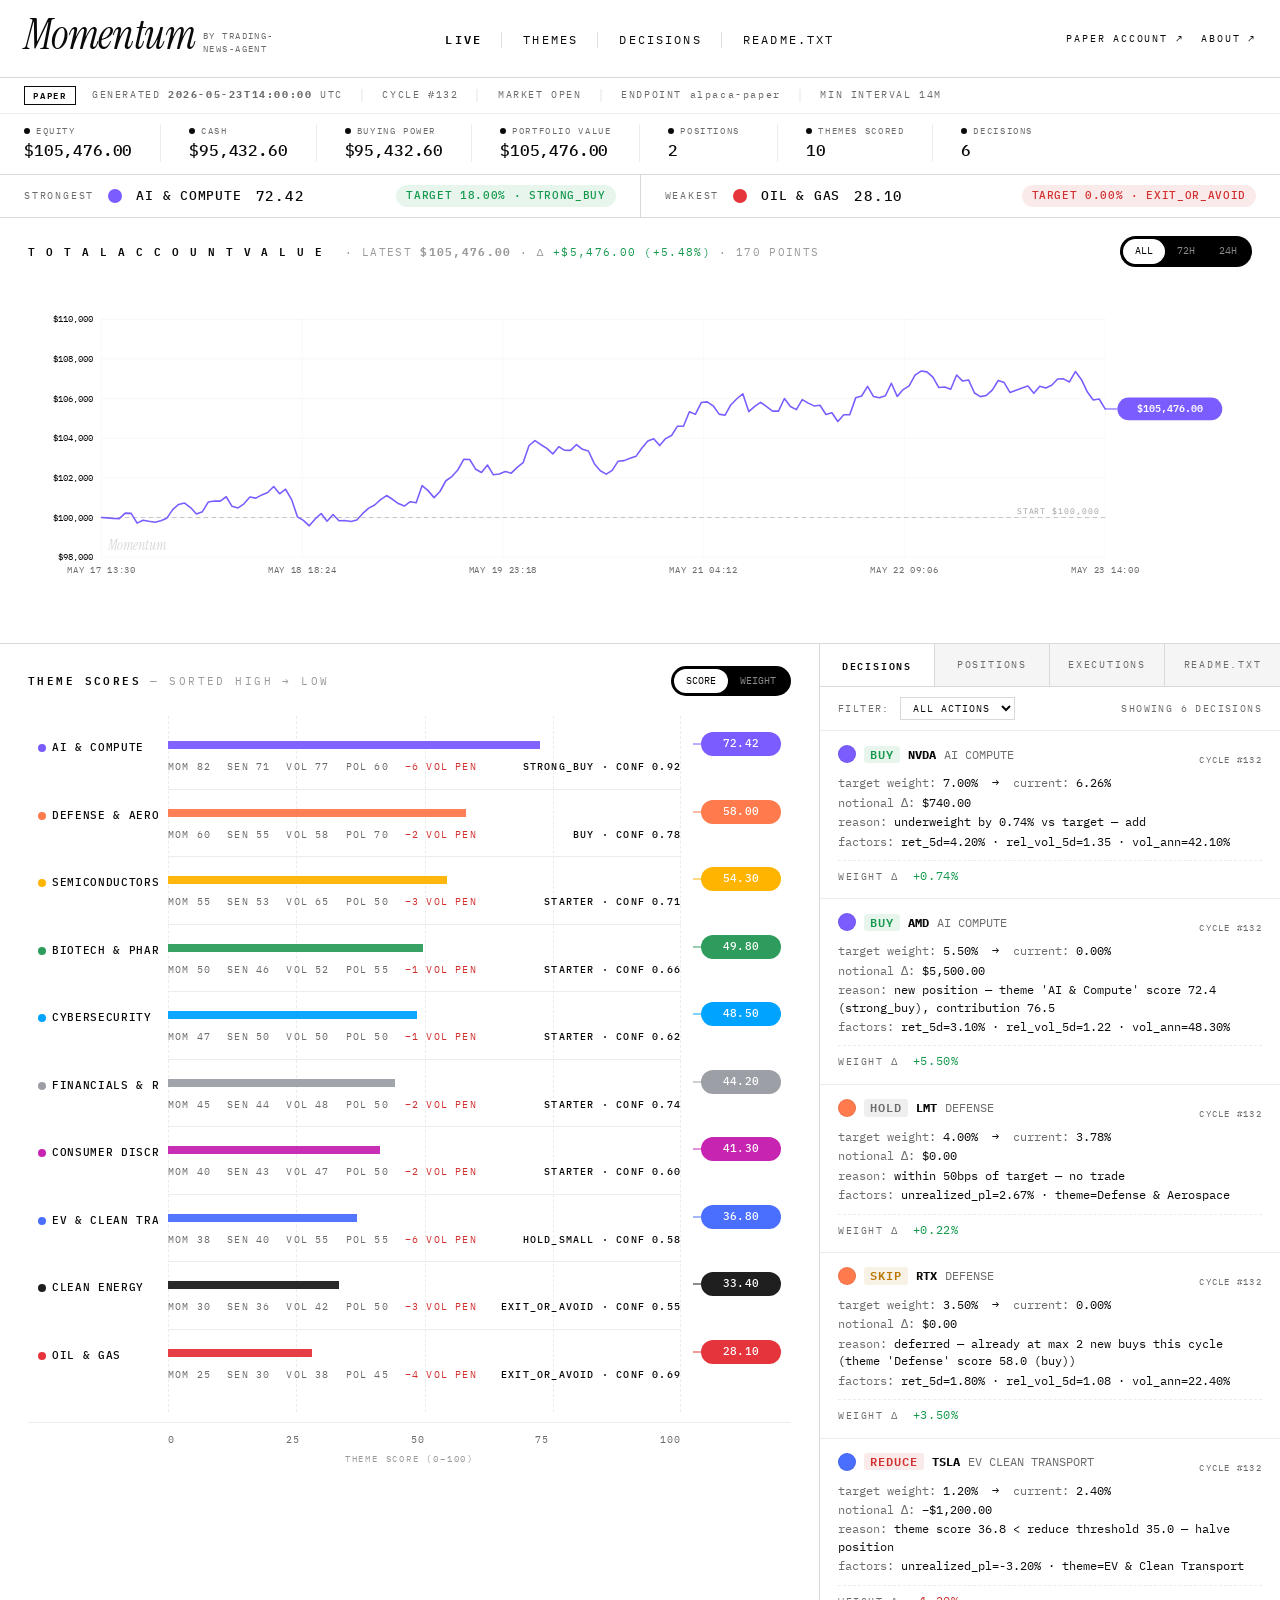
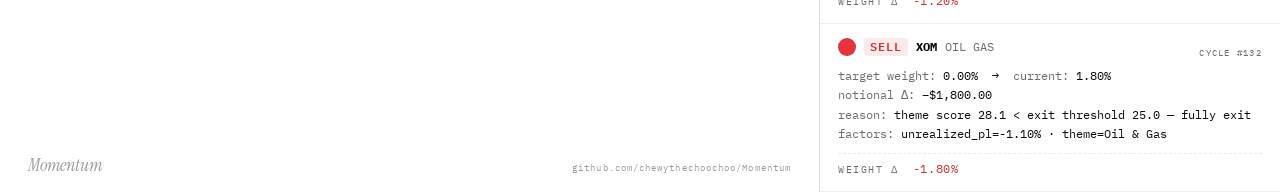
==== dashboard/index.html @ dd1ad9b4 "feat: live equity-curve chart on the dashboard front end Backend: - state.py: schema_version=2, add " ====
<!doctype html>
<html lang="en">
<head>
  <meta charset="utf-8" />
  <meta name="viewport" content="width=device-width,initial-scale=1" />
  <title>Momentum — paper-trading theme-rotation agent</title>
  <link rel="preconnect" href="https://fonts.googleapis.com">
  <link rel="preconnect" href="https://fonts.gstatic.com" crossorigin>
  <link rel="stylesheet" href="https://fonts.googleapis.com/css2?family=Instrument+Serif:ital@0;1&family=IBM+Plex+Mono:wght@300;400;500;600&display=swap">
  <link rel="stylesheet" href="styles.css">
</head>
<body>

<header class="topbar">
  <div class="brand">
    <span class="brand-word"><em>Momentum</em></span>
    <span class="brand-by">by trading-news-agent</span>
  </div>
  <nav class="nav">
    <a href="#chart" class="active">LIVE</a><span class="sep">│</span>
    <a href="#chart">THEMES</a><span class="sep">│</span>
    <a href="#feed">DECISIONS</a><span class="sep">│</span>
    <a href="https://github.com/chewythechoochoo/Momentum#readme" target="_blank" rel="noopener">README.TXT</a>
  </nav>
  <div class="topbar-right">
    <a href="https://app.alpaca.markets/paper/dashboard/overview" target="_blank" rel="noopener">PAPER ACCOUNT ↗</a>
    <a href="https://github.com/chewythechoochoo/Momentum" target="_blank" rel="noopener">ABOUT ↗</a>
  </div>
</header>

<div class="meta-strip" id="meta-strip">LOADING…</div>

<div class="ticker-row" id="ticker-row"></div>

<div class="highlight-band" id="highlight-band"></div>

<section class="equity-pane" id="equity">
  <div class="equity-header">
    <h2>T O T A L   A C C O U N T   V A L U E <span class="muted" id="equity-meta"></span></h2>
    <div class="toggle" id="equity-range">
      <button class="active" data-range="all">ALL</button>
      <button data-range="72h">72H</button>
      <button data-range="24h">24H</button>
    </div>
  </div>
  <div class="equity-chart" id="equity-chart"></div>
</section>

<main>
  <section class="chart-pane" id="chart">
    <div class="chart-header">
      <h2>THEME SCORES <span class="muted">— SORTED HIGH → LOW</span></h2>
      <div class="toggle" id="mode-toggle">
        <button class="active" data-mode="score">SCORE</button>
        <button data-mode="weight">WEIGHT</button>
      </div>
    </div>

    <div class="chart-grid" id="theme-chart">
      <div class="grid-vertical">
        <span></span><span></span><span></span><span></span>
      </div>
    </div>

    <div class="x-axis">
      <span>0</span><span>25</span><span>50</span><span>75</span><span>100</span>
    </div>
    <div class="x-axis-label" id="x-axis-label">THEME SCORE (0–100)</div>

    <div class="watermark-l">Momentum</div>
    <div class="watermark-r">github.com/chewythechoochoo/Momentum</div>
  </section>

  <aside class="feed-pane" id="feed">
    <div class="tabs" id="tabs">
      <div class="tab active" data-tab="decisions">DECISIONS</div>
      <div class="tab" data-tab="positions">POSITIONS</div>
      <div class="tab" data-tab="executions">EXECUTIONS</div>
      <div class="tab" data-tab="readme">README.TXT</div>
    </div>
    <div class="feed-filter">
      <span>FILTER:</span>
      <select id="filter-action">
        <option value="ALL">ALL ACTIONS</option>
        <option value="BUY">BUY</option>
        <option value="SELL">SELL</option>
        <option value="REDUCE">REDUCE</option>
        <option value="HOLD">HOLD</option>
        <option value="SKIP">SKIP</option>
      </select>
      <span class="feed-count" id="feed-count"></span>
    </div>
    <div class="feed-body" id="feed-body"></div>
  </aside>
</main>

<script src="app.js"></script>
</body>
</html>
---- dashboard/styles.css ----
:root {
  --bg: #ffffff;
  --ink: #0a0a0a;
  --ink-soft: #1d1d1d;
  --muted: #6b6b6b;
  --faint: #9a9a9a;
  --rule: #d9d9d9;
  --hair: #ececec;
  --red: #d23030;
  --green: #15994d;
  --amber: #b97600;
  --serif: "Instrument Serif", "Times New Roman", Georgia, serif;
  --mono: "IBM Plex Mono", ui-monospace, "JetBrains Mono", Menlo, Consolas, monospace;
}

* { box-sizing: border-box; }
html, body { margin: 0; padding: 0; background: var(--bg); color: var(--ink); }
body { font-family: var(--mono); font-size: 12px; line-height: 1.45; -webkit-font-smoothing: antialiased; }
a { color: inherit; text-decoration: none; }
a:hover { text-decoration: underline; text-underline-offset: 3px; }
button { font: inherit; color: inherit; }

/* ---------- topbar ---------- */
.topbar {
  display: grid;
  grid-template-columns: 280px 1fr 280px;
  align-items: center;
  padding: 14px 24px 12px;
  border-bottom: 1px solid var(--rule);
}
.brand { display: flex; align-items: baseline; gap: 8px; }
.brand-word {
  font-family: var(--serif);
  font-size: 42px;
  line-height: 1;
  letter-spacing: -0.015em;
}
.brand-word em { font-style: italic; }
.brand-by {
  font-family: var(--mono);
  font-size: 9px;
  letter-spacing: 0.16em;
  color: var(--muted);
  text-transform: uppercase;
  position: relative;
  top: -10px;
}
.nav {
  display: flex; justify-content: center; align-items: center; gap: 14px;
  font-size: 12px; letter-spacing: 0.18em;
}
.nav a { padding: 4px 2px; }
.nav a.active { font-weight: 600; }
.nav .sep { color: var(--rule); user-select: none; }
.topbar-right {
  display: flex; justify-content: flex-end; gap: 18px;
  font-size: 10px; letter-spacing: 0.18em;
}

/* ---------- meta strip ---------- */
.meta-strip {
  font-size: 10px; letter-spacing: 0.16em; color: var(--muted);
  padding: 8px 24px; border-bottom: 1px solid var(--hair);
  display: flex; gap: 16px; flex-wrap: wrap; align-items: center;
}
.meta-strip .dot-sep { color: var(--rule); }
.meta-strip .paper-pill {
  display: inline-block; padding: 2px 8px; border: 1px solid var(--ink);
  color: var(--ink); letter-spacing: 0.2em; font-weight: 600; font-size: 9px;
}

/* ---------- ticker ---------- */
.ticker-row {
  display: flex; gap: 28px; align-items: stretch;
  padding: 10px 24px 12px; border-bottom: 1px solid var(--rule);
  overflow-x: auto;
}
.ticker {
  display: flex; flex-direction: column; gap: 2px;
  min-width: 110px; padding-right: 28px;
  border-right: 1px solid var(--hair);
}
.ticker:last-child { border-right: 0; }
.ticker .lbl {
  font-size: 9px; letter-spacing: 0.18em; color: var(--muted);
  display: flex; align-items: center; gap: 6px;
}
.ticker .lbl::before {
  content: ""; width: 6px; height: 6px; background: var(--ink); border-radius: 50%;
}
.ticker .val { font-size: 16px; font-weight: 500; letter-spacing: -0.01em; }
.ticker .sub { font-size: 10px; color: var(--muted); letter-spacing: 0.06em; }
.ticker.pos .val { color: var(--green); }
.ticker.neg .val { color: var(--red); }

/* ---------- highlight band (STRONGEST / WEAKEST) ---------- */
.highlight-band {
  display: grid; grid-template-columns: 1fr 1fr; gap: 1px;
  background: var(--rule); border-bottom: 1px solid var(--rule);
}
.highlight {
  background: var(--bg);
  padding: 10px 24px;
  display: flex; align-items: center; gap: 14px;
  font-size: 10px; letter-spacing: 0.18em; color: var(--muted);
}
.highlight .h-dot { width: 14px; height: 14px; border-radius: 50%; display: inline-block; }
.highlight .h-name {
  font-size: 13px; color: var(--ink); letter-spacing: 0.06em; font-weight: 500;
}
.highlight .h-score { font-size: 14px; color: var(--ink); font-weight: 500; }
.highlight .h-pill {
  margin-left: auto; padding: 3px 10px; border-radius: 999px;
  font-weight: 500; font-size: 11px; letter-spacing: 0.06em;
}
.highlight.up   .h-pill { background: rgba(21,153,77,0.10); color: var(--green); }
.highlight.down .h-pill { background: rgba(210,48,48,0.10); color: var(--red); }

/* ---------- equity pane (hero line chart) ---------- */
.equity-pane {
  position: relative;
  padding: 18px 28px 26px;
  border-bottom: 1px solid var(--rule);
  background: var(--bg);
}
.equity-header {
  display: flex; justify-content: space-between; align-items: center;
  margin-bottom: 10px;
}
.equity-header h2 {
  margin: 0; font-size: 11px; font-weight: 600;
  letter-spacing: 0.18em; color: var(--ink);
}
.equity-header h2 .muted {
  font-weight: 400; color: var(--faint); letter-spacing: 0.12em;
  margin-left: 12px;
}
.equity-chart { width: 100%; height: 340px; }
.equity-chart svg { width: 100%; height: 100%; display: block; }
.equity-empty {
  height: 320px;
  display: flex; align-items: center; justify-content: center;
  font-size: 10px; letter-spacing: 0.2em; color: var(--muted);
  border: 1px dashed var(--hair);
}
.eq-grid-line { stroke: #ececec; stroke-width: 0.5; }
.eq-grid-zero { stroke: #c8c8c8; stroke-width: 0.5; }
.eq-x-tick { stroke: #f3f3f3; stroke-width: 0.5; }
.eq-y-label, .eq-x-label {
  font-family: var(--mono); font-size: 10px; fill: var(--ink);
}
.eq-x-label { fill: var(--muted); letter-spacing: 0.08em; }
.eq-baseline { stroke: #bdbdbd; stroke-width: 1; stroke-dasharray: 5 4; }
.eq-baseline-label { font-family: var(--mono); font-size: 9px; fill: var(--faint); letter-spacing: 0.12em; }
.eq-line { fill: none; stroke-width: 1.8; stroke-linejoin: round; stroke-linecap: round; }
.eq-pill { fill-opacity: 1; }
.eq-pill-text { fill: white; font-family: var(--mono); font-size: 11px; font-weight: 600; }
.eq-pill-connector { stroke-width: 1.3; }
.eq-watermark {
  font-family: var(--serif); font-style: italic;
  font-size: 16px; fill: #d8d8d8;
}

/* ---------- main split ---------- */
main {
  display: grid;
  grid-template-columns: minmax(0, 1fr) 460px;
  min-height: calc(100vh - 240px);
}

/* ---------- chart pane ---------- */
.chart-pane {
  position: relative;
  padding: 22px 28px 60px;
  border-right: 1px solid var(--rule);
}
.chart-header {
  display: flex; justify-content: space-between; align-items: center;
  margin-bottom: 20px;
}
.chart-header h2 {
  margin: 0; font-size: 11px; font-weight: 600; letter-spacing: 0.22em;
}
.chart-header .muted { color: var(--faint); font-weight: 400; }
.toggle {
  display: inline-flex; background: #000; color: #fff;
  border-radius: 999px; padding: 3px;
  font-size: 10px; letter-spacing: 0.14em;
}
.toggle button {
  background: transparent; color: #8a8a8a; border: 0;
  padding: 5px 12px; border-radius: 999px; cursor: pointer;
}
.toggle button.active { background: #fff; color: #000; }

.chart-grid {
  position: relative;
  padding: 6px 110px 16px 140px;
}
.grid-vertical {
  position: absolute; top: 0; bottom: 0;
  left: 140px; right: 110px;
  display: grid; grid-template-columns: repeat(4, 1fr);
  pointer-events: none;
}
.grid-vertical span {
  border-left: 1px dashed var(--hair);
}
.grid-vertical span:last-child { border-right: 1px dashed var(--hair); }

.theme-row {
  position: relative;
  padding: 16px 0 14px;
  border-bottom: 1px solid var(--hair);
}
.theme-row:last-child { border-bottom: 0; }
.row-label {
  position: absolute; left: -130px; top: 18px; width: 120px;
  font-size: 11px; letter-spacing: 0.06em; font-weight: 500;
  display: flex; align-items: center; gap: 6px;
  white-space: nowrap; overflow: hidden; text-overflow: ellipsis;
}
.row-label .dot {
  width: 8px; height: 8px; border-radius: 50%;
  background: var(--themecolor, #000); flex: 0 0 auto;
}
.track {
  position: relative; height: 14px; width: 100%;
}
.track .bar {
  position: absolute; left: 0; top: 3px; height: 8px;
  background: var(--themecolor, #000); opacity: 0.95;
  transition: width 0.3s ease;
}
.row-pill {
  position: absolute; right: -100px; top: 10px;
  display: inline-flex; align-items: center; gap: 6px;
  background: var(--themecolor, #000); color: #fff;
  padding: 4px 10px; border-radius: 999px;
  font-size: 11px; font-weight: 500; letter-spacing: 0.02em;
  min-width: 80px; justify-content: center;
  white-space: nowrap;
}
.row-pill::before {
  content: ""; position: absolute; left: -8px; top: 50%;
  width: 8px; height: 1px; background: var(--themecolor, #000);
  transform: translateY(-50%);
}
.row-components {
  margin-top: 8px;
  display: flex; gap: 16px; flex-wrap: wrap;
  font-size: 10px; letter-spacing: 0.12em; color: var(--muted);
}
.row-components .vp { color: var(--red); }
.row-components .band {
  margin-left: auto; color: var(--ink); font-weight: 500;
}

.x-axis {
  display: flex; justify-content: space-between;
  font-size: 10px; color: var(--muted); letter-spacing: 0.1em;
  padding: 10px 110px 0 140px;
  border-top: 1px solid var(--hair);
  margin-top: 10px;
}
.x-axis-label {
  text-align: center; font-size: 9px; color: var(--faint);
  letter-spacing: 0.2em; margin-top: 4px;
}

.watermark-l {
  position: absolute; bottom: 14px; left: 28px;
  font-family: var(--serif); font-style: italic;
  font-size: 18px; color: var(--faint);
}
.watermark-r {
  position: absolute; bottom: 18px; right: 28px;
  font-size: 9px; color: var(--faint); letter-spacing: 0.12em;
}

/* ---------- feed pane ---------- */
.feed-pane { display: flex; flex-direction: column; min-height: 0; }
.tabs {
  display: grid; grid-template-columns: repeat(4, 1fr);
  border-bottom: 1px solid var(--rule);
}
.tab {
  padding: 14px 8px;
  font-size: 10px; letter-spacing: 0.18em;
  text-align: center; background: #f5f5f5; color: var(--muted);
  cursor: pointer; user-select: none;
  border-right: 1px solid var(--rule);
}
.tab:last-child { border-right: 0; }
.tab:hover { color: var(--ink); }
.tab.active {
  background: var(--bg); color: var(--ink); font-weight: 600;
}

.feed-filter {
  display: flex; align-items: center; gap: 10px;
  padding: 10px 18px; border-bottom: 1px solid var(--hair);
  font-size: 10px; letter-spacing: 0.14em; color: var(--muted);
}
.feed-filter select {
  font: inherit; color: var(--ink);
  background: var(--bg);
  border: 1px solid var(--rule);
  padding: 3px 8px;
  letter-spacing: 0.1em;
}
.feed-count { margin-left: auto; }

.feed-body { flex: 1; overflow-y: auto; }
.feed-card {
  padding: 14px 18px; border-bottom: 1px solid var(--hair);
}
.feed-card:hover { background: #fafafa; }
.feed-card .head {
  display: flex; justify-content: space-between; align-items: baseline;
  gap: 12px; margin-bottom: 8px;
}
.feed-card .head .who {
  display: inline-flex; align-items: center; gap: 8px;
  font-size: 12px;
}
.feed-card .head .who .who-dot {
  width: 18px; height: 18px; border-radius: 50%;
  background: var(--themecolor, #0a0a0a);
  border: 1px solid rgba(0,0,0,0.08);
}
.feed-card .head time {
  color: var(--muted); font-size: 9px; letter-spacing: 0.14em;
  white-space: nowrap;
}
.action-tag {
  display: inline-block; font-weight: 600;
  padding: 0 6px; border-radius: 3px; letter-spacing: 0.08em;
}
.action-tag.BUY { color: var(--green); background: rgba(21,153,77,0.10); }
.action-tag.SELL,
.action-tag.REDUCE { color: var(--red); background: rgba(210,48,48,0.10); }
.action-tag.HOLD { color: var(--muted); background: #efefef; }
.action-tag.SKIP { color: var(--amber); background: rgba(185,118,0,0.10); }

.kv { display: block; margin: 2px 0; font-size: 12px; }
.kv .k { color: var(--muted); }
.kv .v { color: var(--ink); }
.kv .num { font-variant-numeric: tabular-nums; }

.delta-line {
  margin-top: 10px; padding-top: 6px;
  border-top: 1px dashed var(--hair);
  font-size: 12px; letter-spacing: 0.06em;
}
.delta-line.pos { color: var(--green); }
.delta-line.neg { color: var(--red); }
.delta-line .label { color: var(--muted); letter-spacing: 0.16em; margin-right: 6px; font-size: 10px; }

.readme-card {
  padding: 18px 22px;
  font-size: 11px; line-height: 1.65;
  white-space: pre-wrap; color: var(--ink);
}
.readme-card .prompt { color: var(--green); }

/* ---------- responsive ---------- */
@media (max-width: 1100px) {
  main { grid-template-columns: 1fr; }
  .chart-pane { border-right: 0; border-bottom: 1px solid var(--rule); padding-bottom: 80px; }
}
@media (max-width: 720px) {
  .topbar { grid-template-columns: 1fr; gap: 10px; padding: 12px 16px; }
  .nav { justify-content: flex-start; flex-wrap: wrap; gap: 10px; }
  .topbar-right { justify-content: flex-start; }
  .brand-word { font-size: 34px; }
  .meta-strip, .ticker-row, .highlight, .chart-pane, .feed-card, .feed-filter, .tabs { padding-left: 16px; padding-right: 16px; }
  .chart-grid { padding-left: 110px; }
  .grid-vertical { left: 110px; }
  .row-label { left: -100px; width: 95px; font-size: 10px; }
  .row-pill { right: -85px; min-width: 70px; }
  .x-axis { padding-left: 110px; padding-right: 100px; }
}
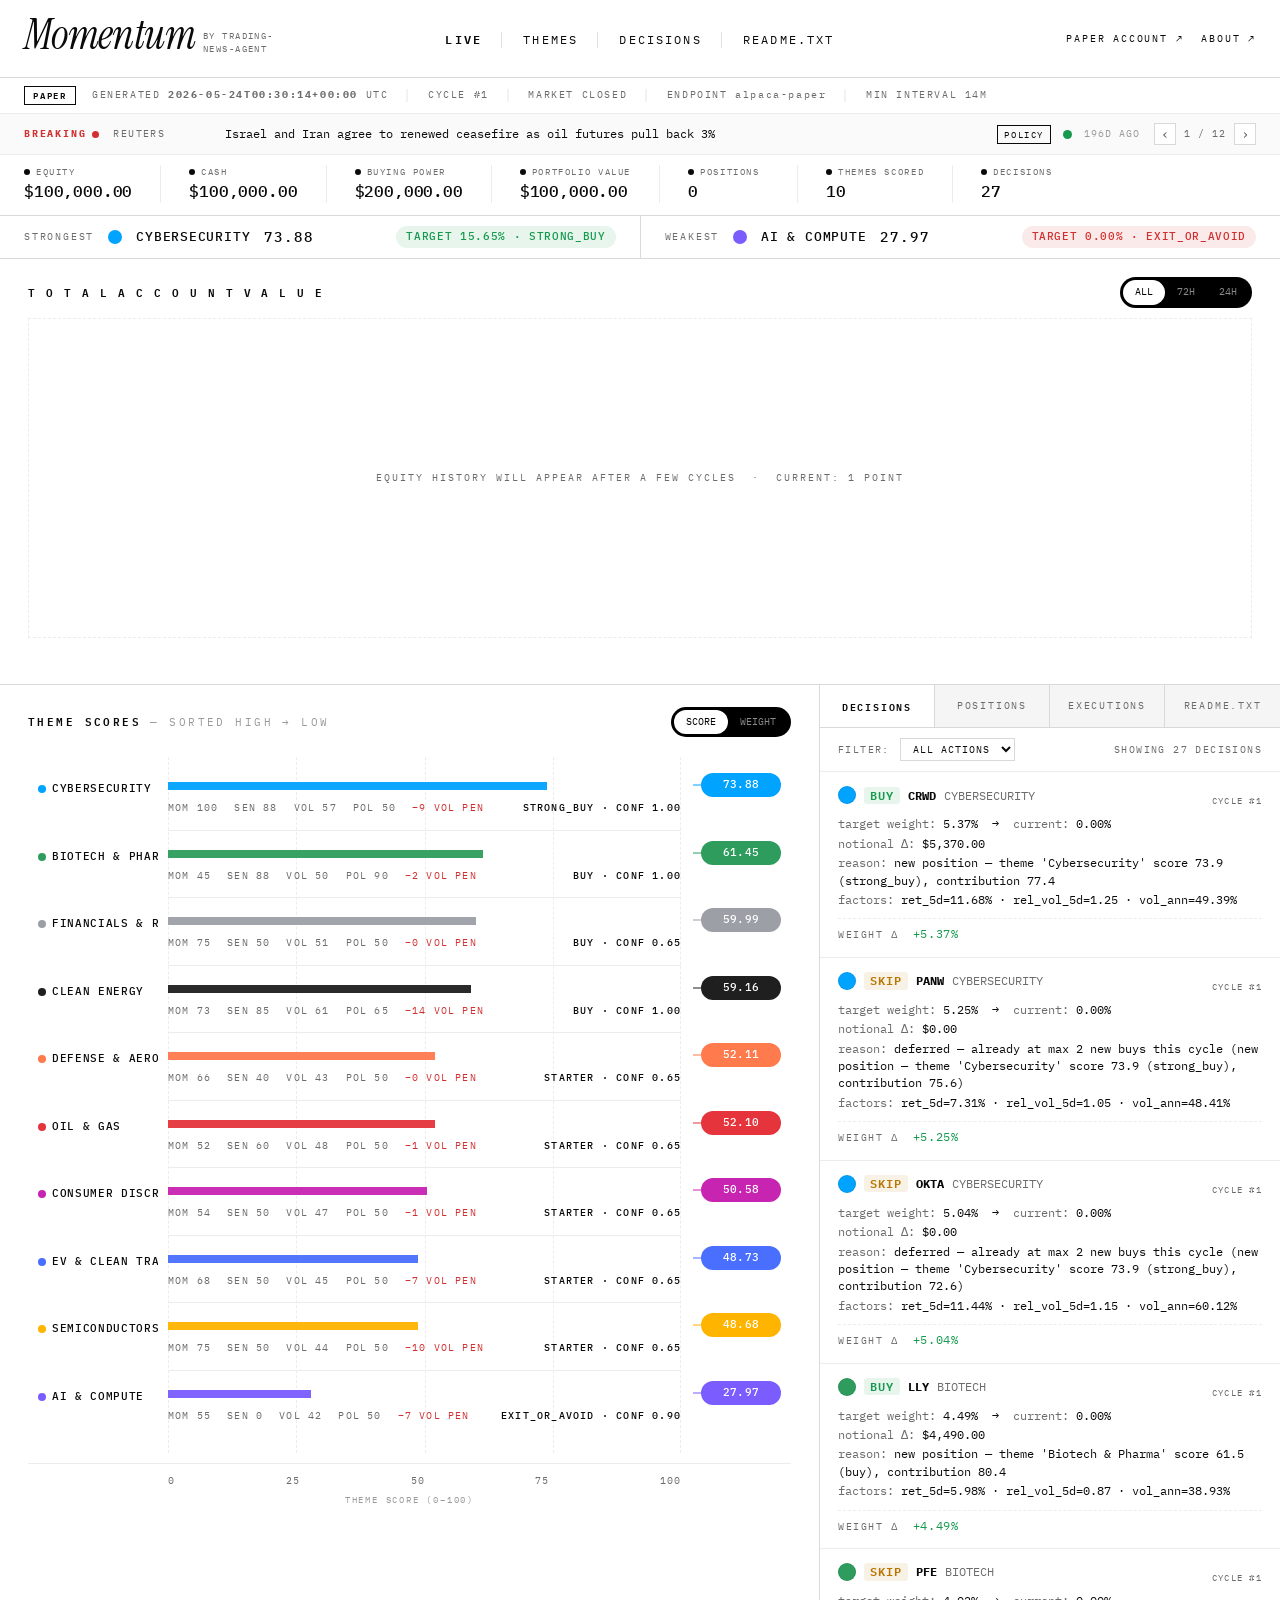
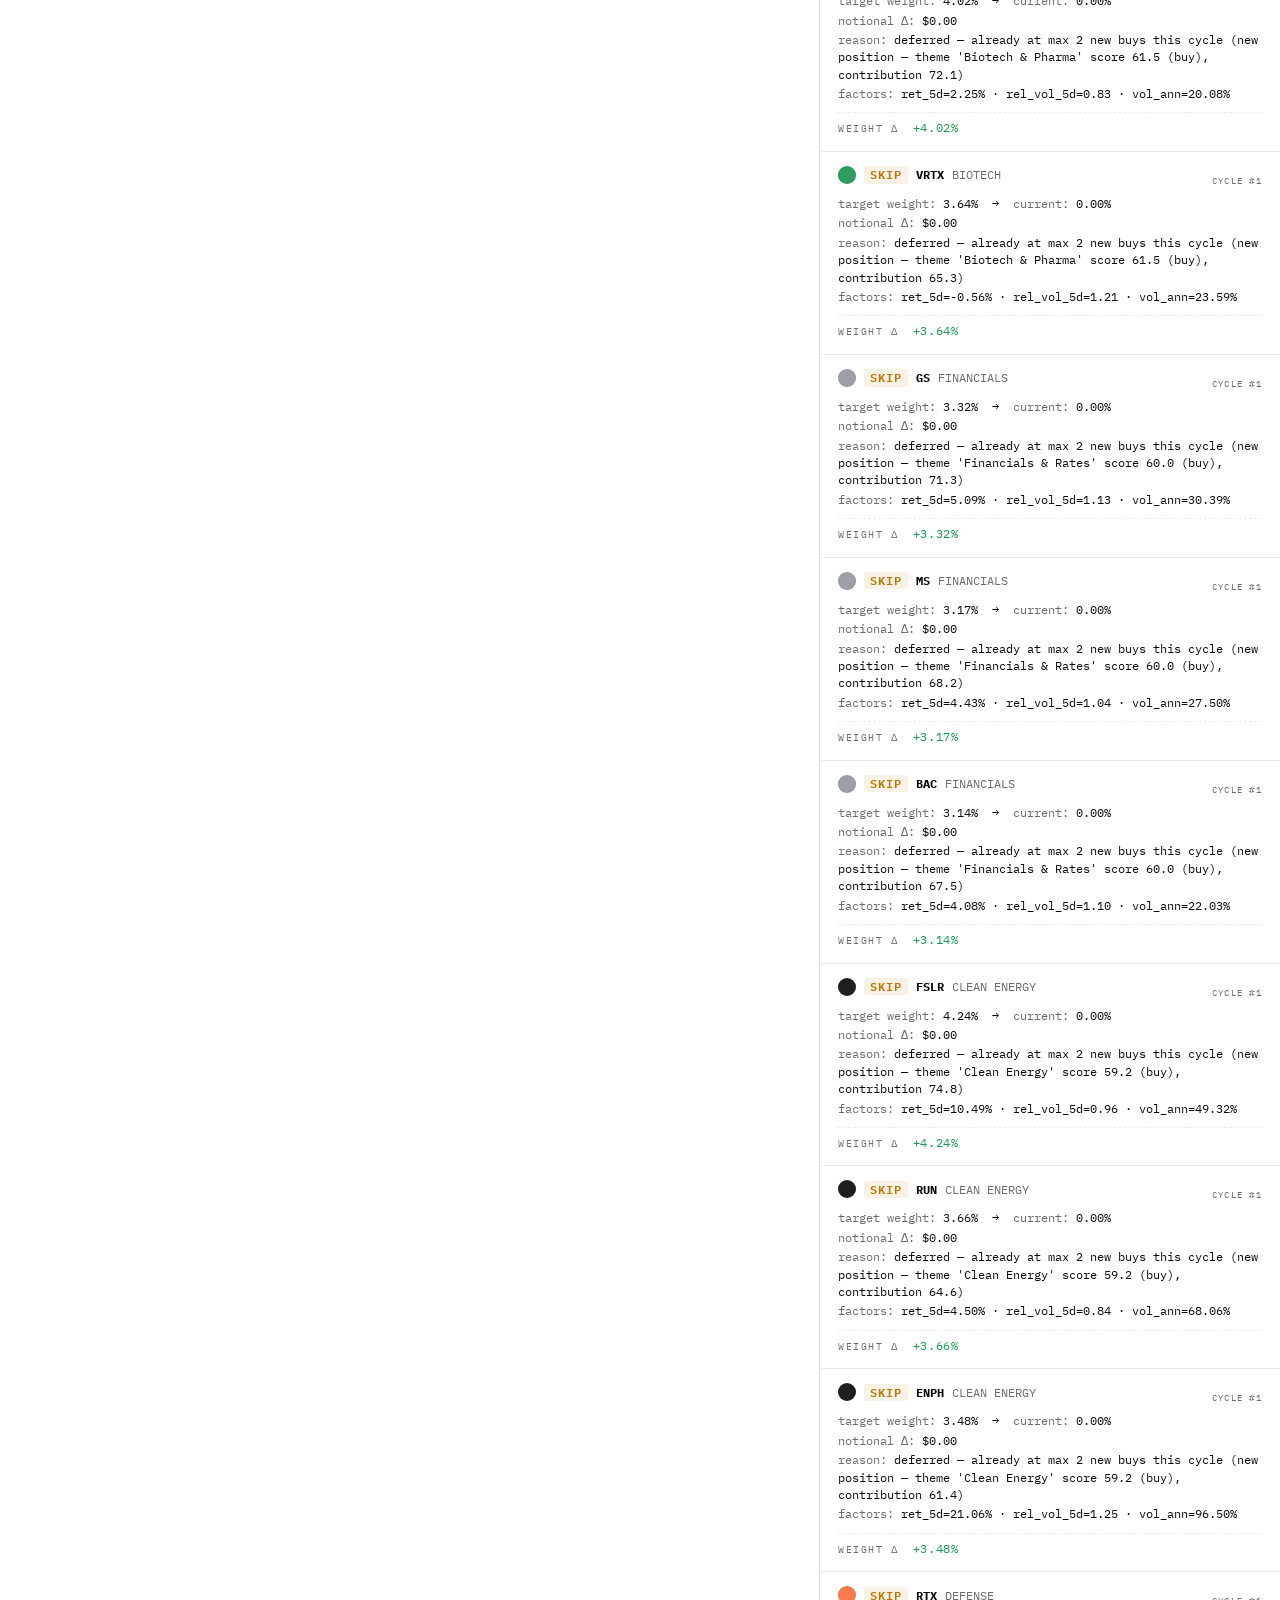
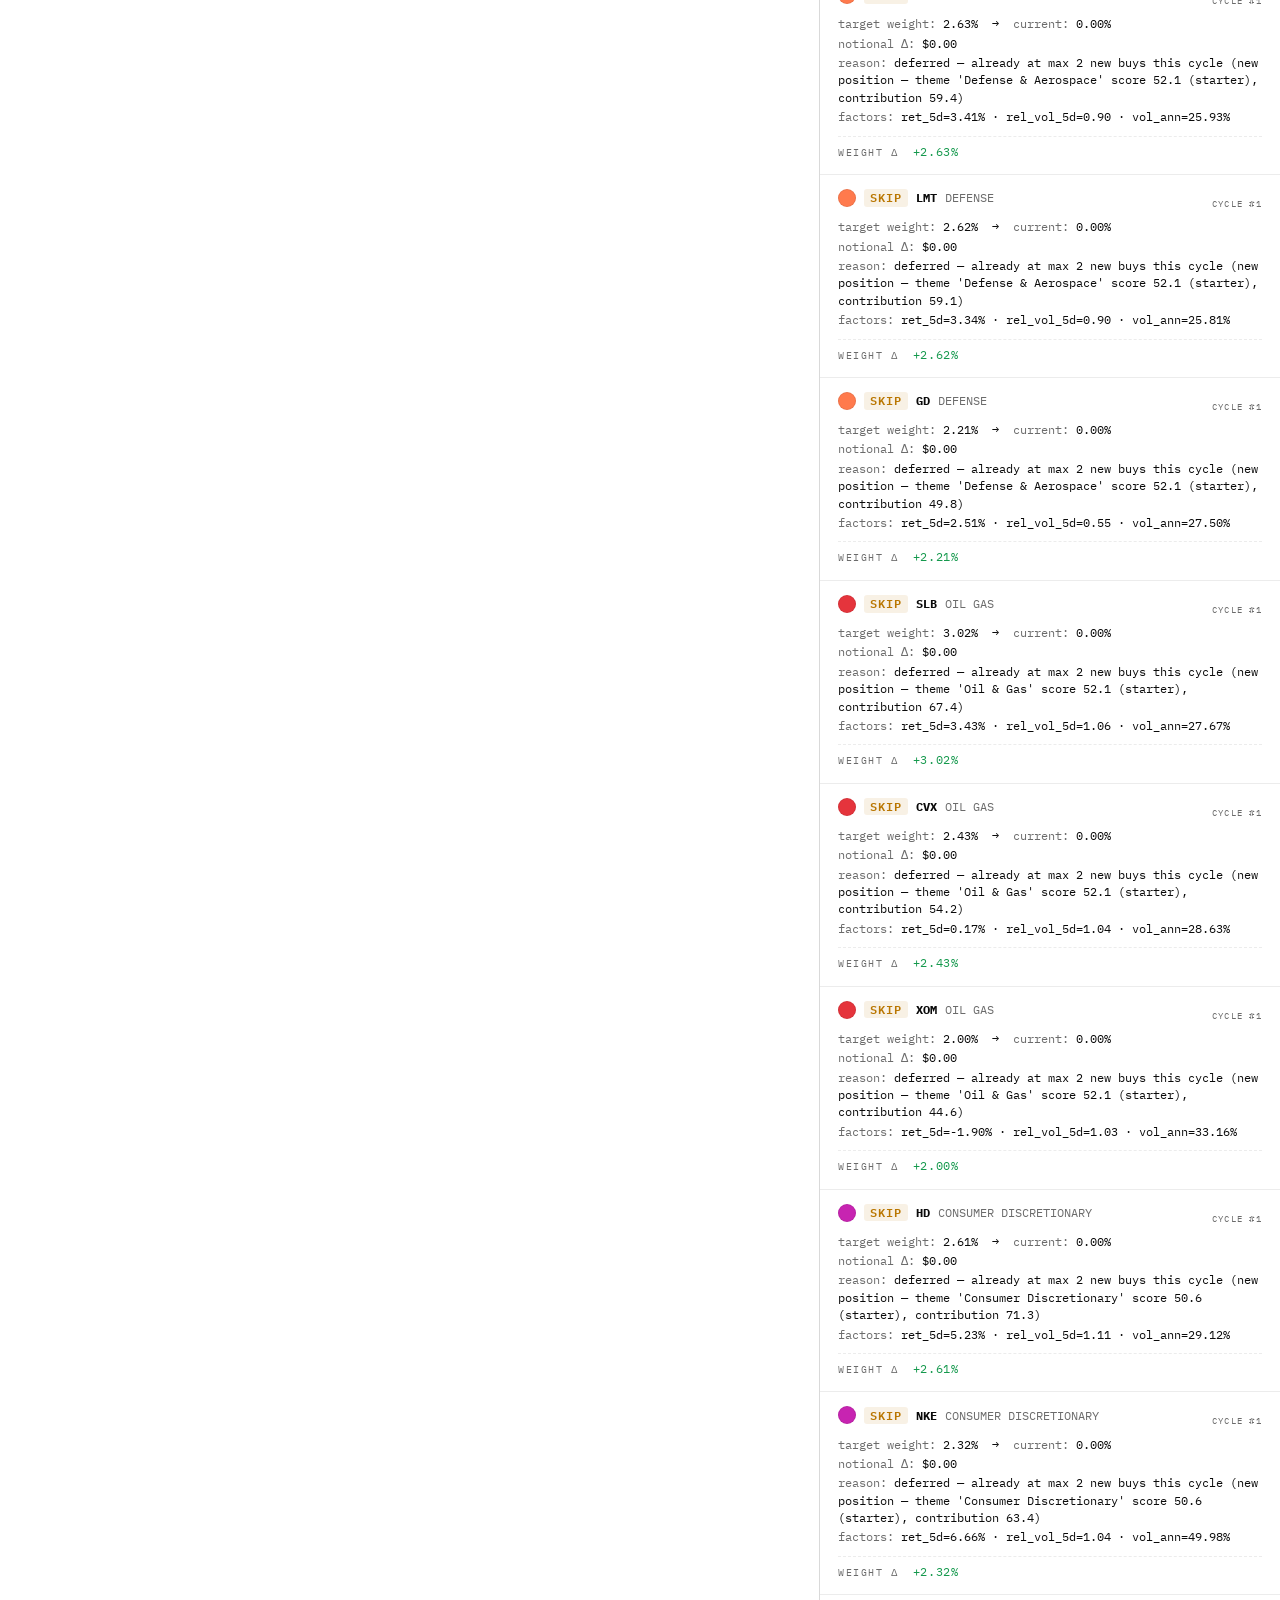
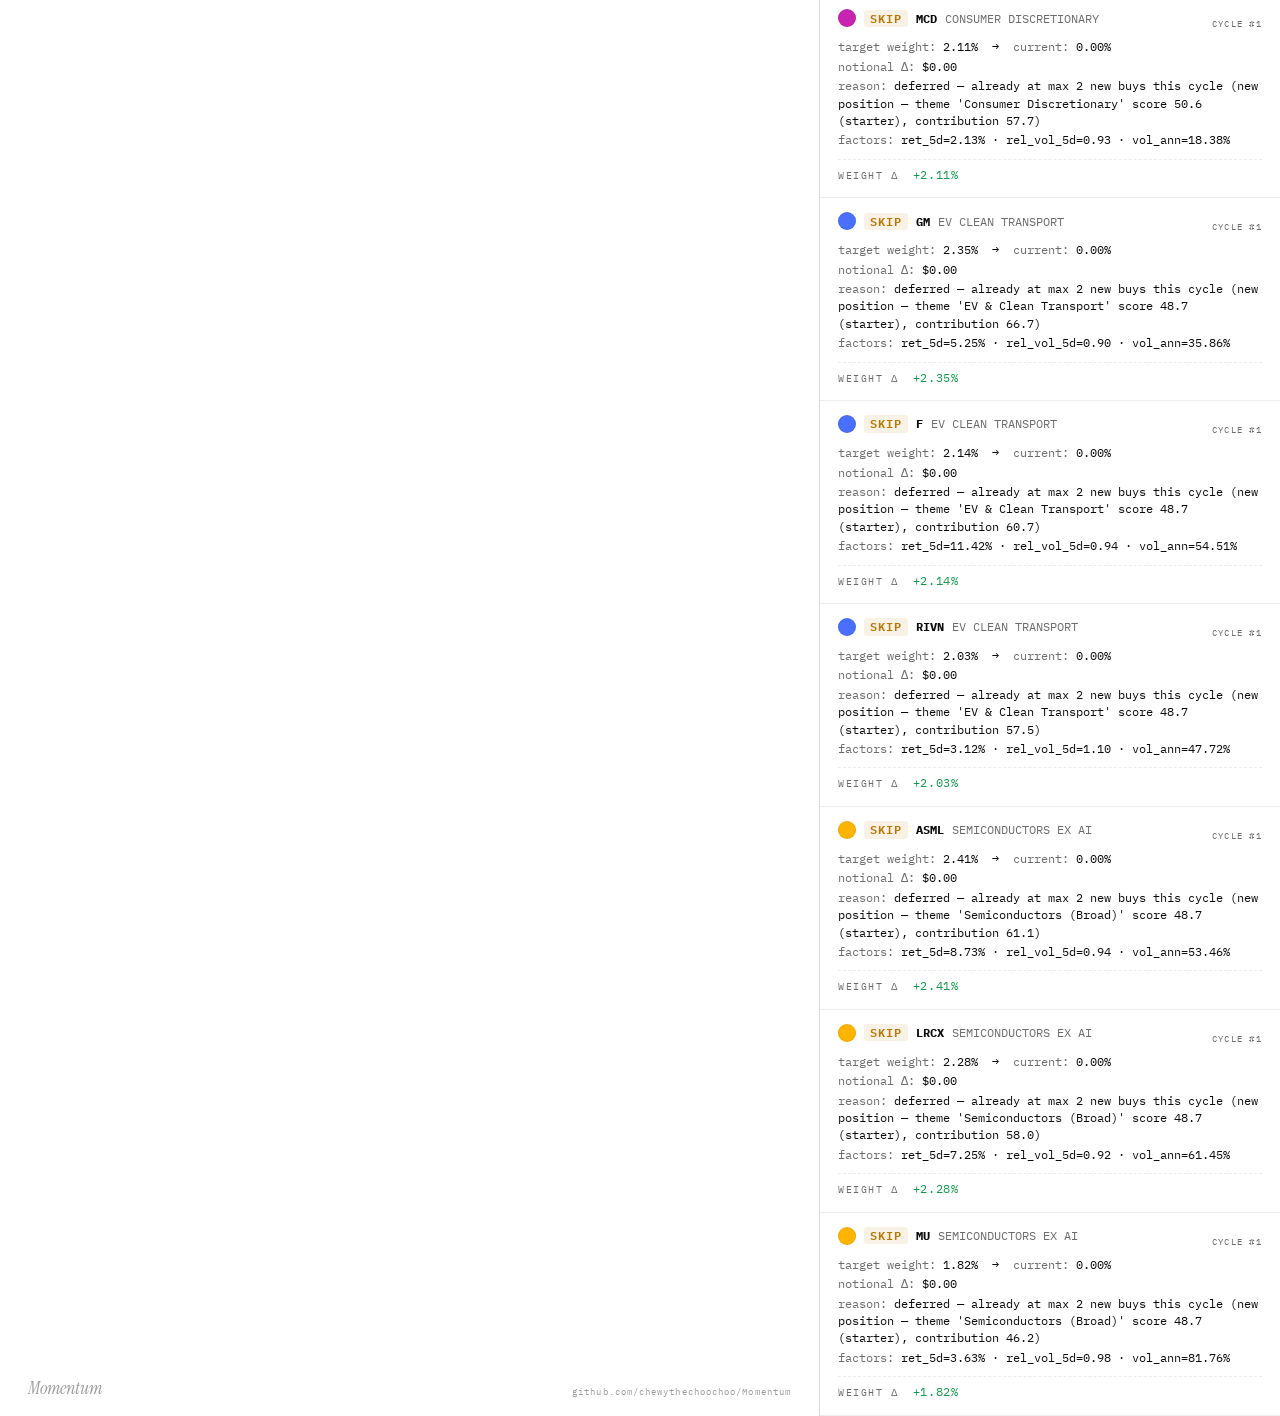
==== commit 5e088284: "feat: rotating breaking-news strip + trimmed READMEs News pipeline (server-side, no API keys): - src" ====
--- a/dashboard/index.html
+++ b/dashboard/index.html
@@ -29,6 +29,22 @@
 </header>
 
 <div class="meta-strip" id="meta-strip">LOADING…</div>
+
+<div class="news-strip" id="news-strip" hidden>
+  <span class="news-label">BREAKING<span class="news-pulse"></span></span>
+  <a class="news-link" id="news-link" href="#" target="_blank" rel="noopener">
+    <span class="news-source" id="news-source"></span>
+    <span class="news-headline" id="news-headline"></span>
+    <span class="news-policy" id="news-policy" hidden>POLICY</span>
+    <span class="news-sentiment" id="news-sentiment"></span>
+    <span class="news-time" id="news-time"></span>
+  </a>
+  <div class="news-controls">
+    <button id="news-prev" title="Previous headline">‹</button>
+    <span class="news-counter" id="news-counter">0 / 0</span>
+    <button id="news-next" title="Next headline">›</button>
+  </div>
+</div>
 
 <div class="ticker-row" id="ticker-row"></div>
 
--- a/dashboard/styles.css
+++ b/dashboard/styles.css
@@ -69,6 +69,87 @@
   color: var(--ink); letter-spacing: 0.2em; font-weight: 600; font-size: 9px;
 }
 
+/* ---------- breaking news strip ---------- */
+.news-strip {
+  display: flex; align-items: center; gap: 14px;
+  padding: 9px 24px;
+  background: #fafafa;
+  border-bottom: 1px solid var(--hair);
+  font-size: 11.5px;
+  min-height: 36px;
+}
+.news-strip[hidden] { display: none; }
+.news-label {
+  color: var(--red);
+  font-weight: 700;
+  letter-spacing: 0.18em;
+  font-size: 10px;
+  display: inline-flex; align-items: center; gap: 6px;
+  flex: 0 0 auto;
+}
+.news-pulse {
+  display: inline-block; width: 7px; height: 7px; border-radius: 50%;
+  background: var(--red);
+  animation: news-pulse 1.4s ease-in-out infinite;
+}
+@keyframes news-pulse {
+  0%, 100% { transform: scale(1);   opacity: 1;   }
+  50%      { transform: scale(1.4); opacity: 0.4; }
+}
+.news-link {
+  flex: 1; min-width: 0;
+  display: flex; align-items: center; gap: 12px;
+  overflow: hidden;
+  transition: opacity 0.35s ease;
+  color: inherit; text-decoration: none;
+}
+.news-link.fading { opacity: 0; }
+.news-link:hover .news-headline { text-decoration: underline; text-underline-offset: 3px; }
+.news-source {
+  color: var(--muted); letter-spacing: 0.14em; font-size: 10px;
+  min-width: 100px; flex: 0 0 auto;
+  white-space: nowrap; overflow: hidden; text-overflow: ellipsis;
+}
+.news-headline {
+  color: var(--ink); flex: 1; min-width: 0;
+  white-space: nowrap; overflow: hidden; text-overflow: ellipsis;
+}
+.news-policy {
+  font-size: 9px; letter-spacing: 0.18em;
+  padding: 2px 6px; border: 1px solid var(--ink); color: var(--ink);
+  flex: 0 0 auto;
+}
+.news-sentiment {
+  width: 9px; height: 9px; border-radius: 50%; flex: 0 0 auto;
+}
+.news-sentiment.pos { background: var(--green); }
+.news-sentiment.neg { background: var(--red); }
+.news-sentiment.neu { background: var(--faint); }
+.news-time {
+  color: var(--faint); letter-spacing: 0.1em; font-size: 10px;
+  flex: 0 0 auto; white-space: nowrap;
+}
+.news-controls {
+  display: flex; align-items: center; gap: 6px; flex: 0 0 auto;
+}
+.news-controls button {
+  background: var(--bg); border: 1px solid var(--rule);
+  width: 22px; height: 22px; padding: 0;
+  cursor: pointer; color: var(--muted);
+  font-size: 14px; line-height: 1;
+  display: inline-flex; align-items: center; justify-content: center;
+}
+.news-controls button:hover { color: var(--ink); border-color: var(--ink); }
+.news-counter {
+  color: var(--muted); font-size: 10px; letter-spacing: 0.1em;
+  min-width: 46px; text-align: center;
+}
+@media (max-width: 720px) {
+  .news-strip { padding: 9px 16px; gap: 10px; }
+  .news-source { min-width: 70px; font-size: 9px; }
+  .news-time, .news-policy { display: none; }
+}
+
 /* ---------- ticker ---------- */
 .ticker-row {
   display: flex; gap: 28px; align-items: stretch;
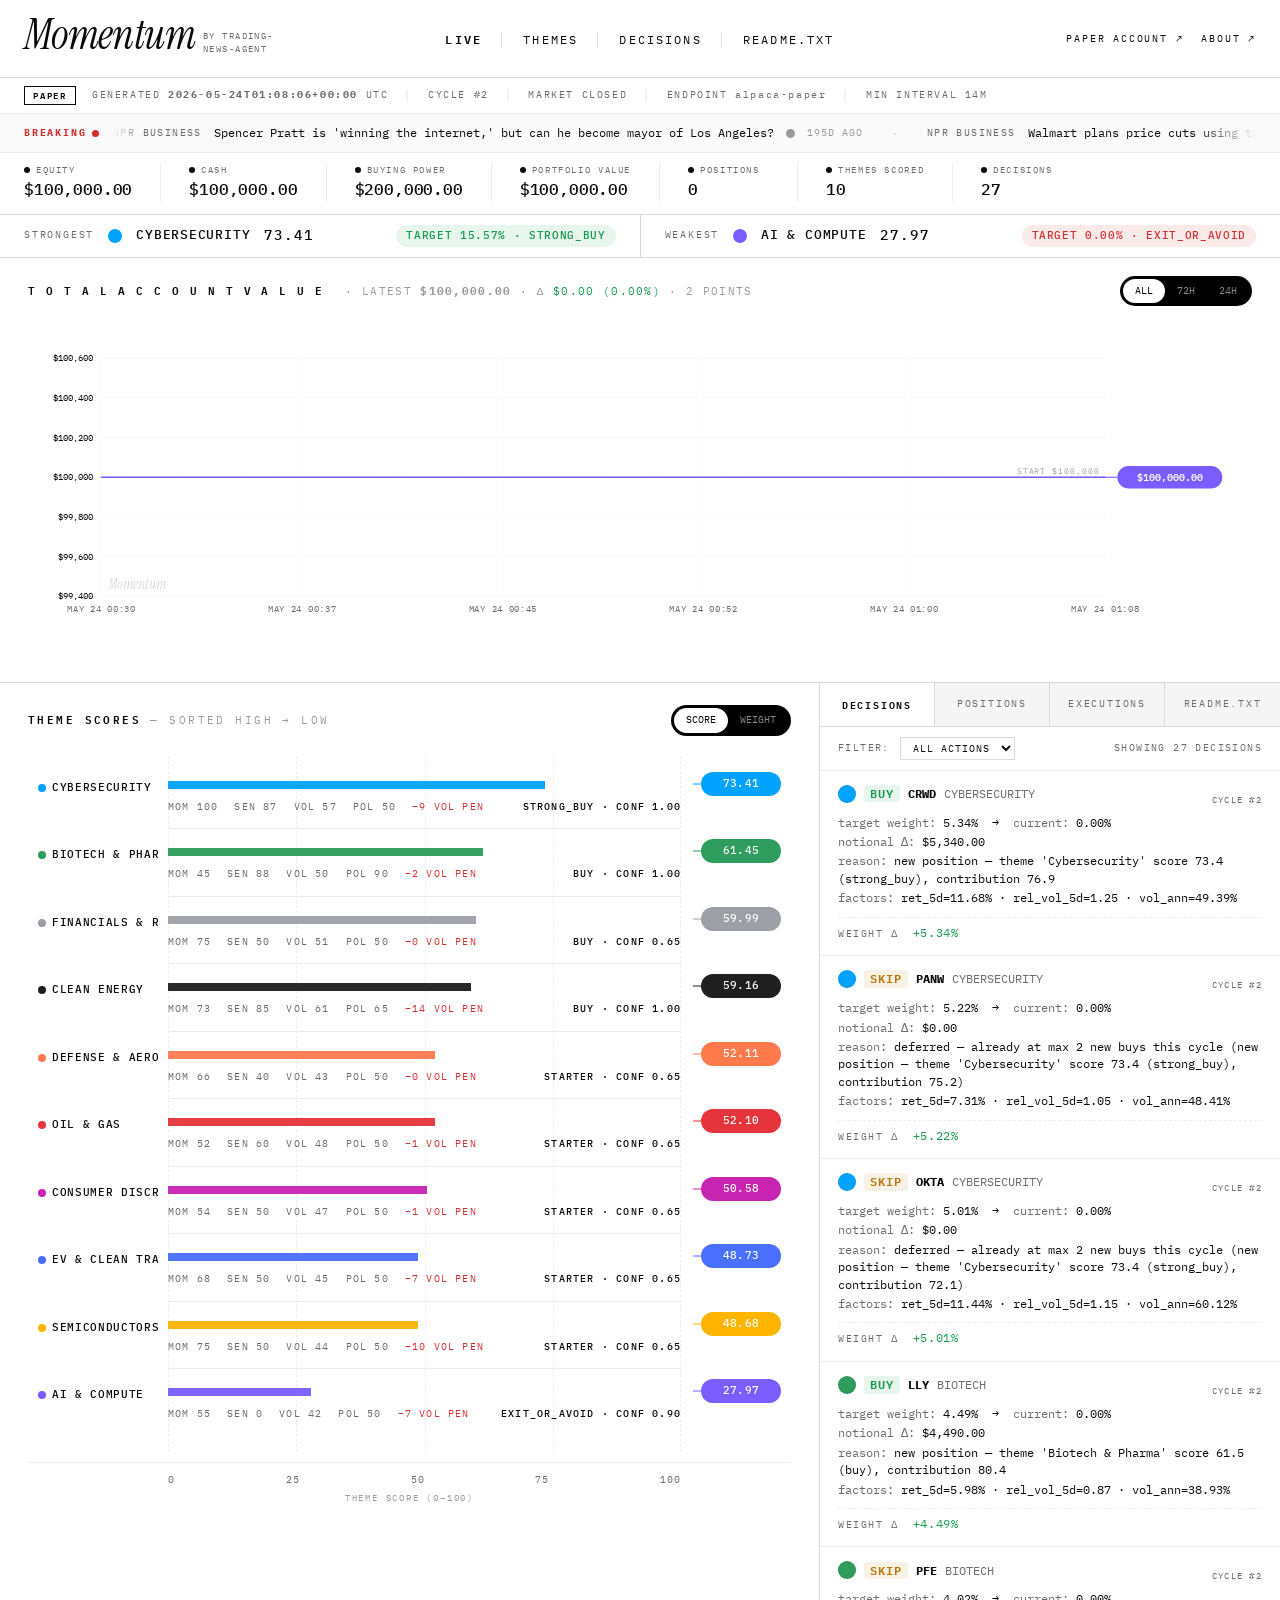
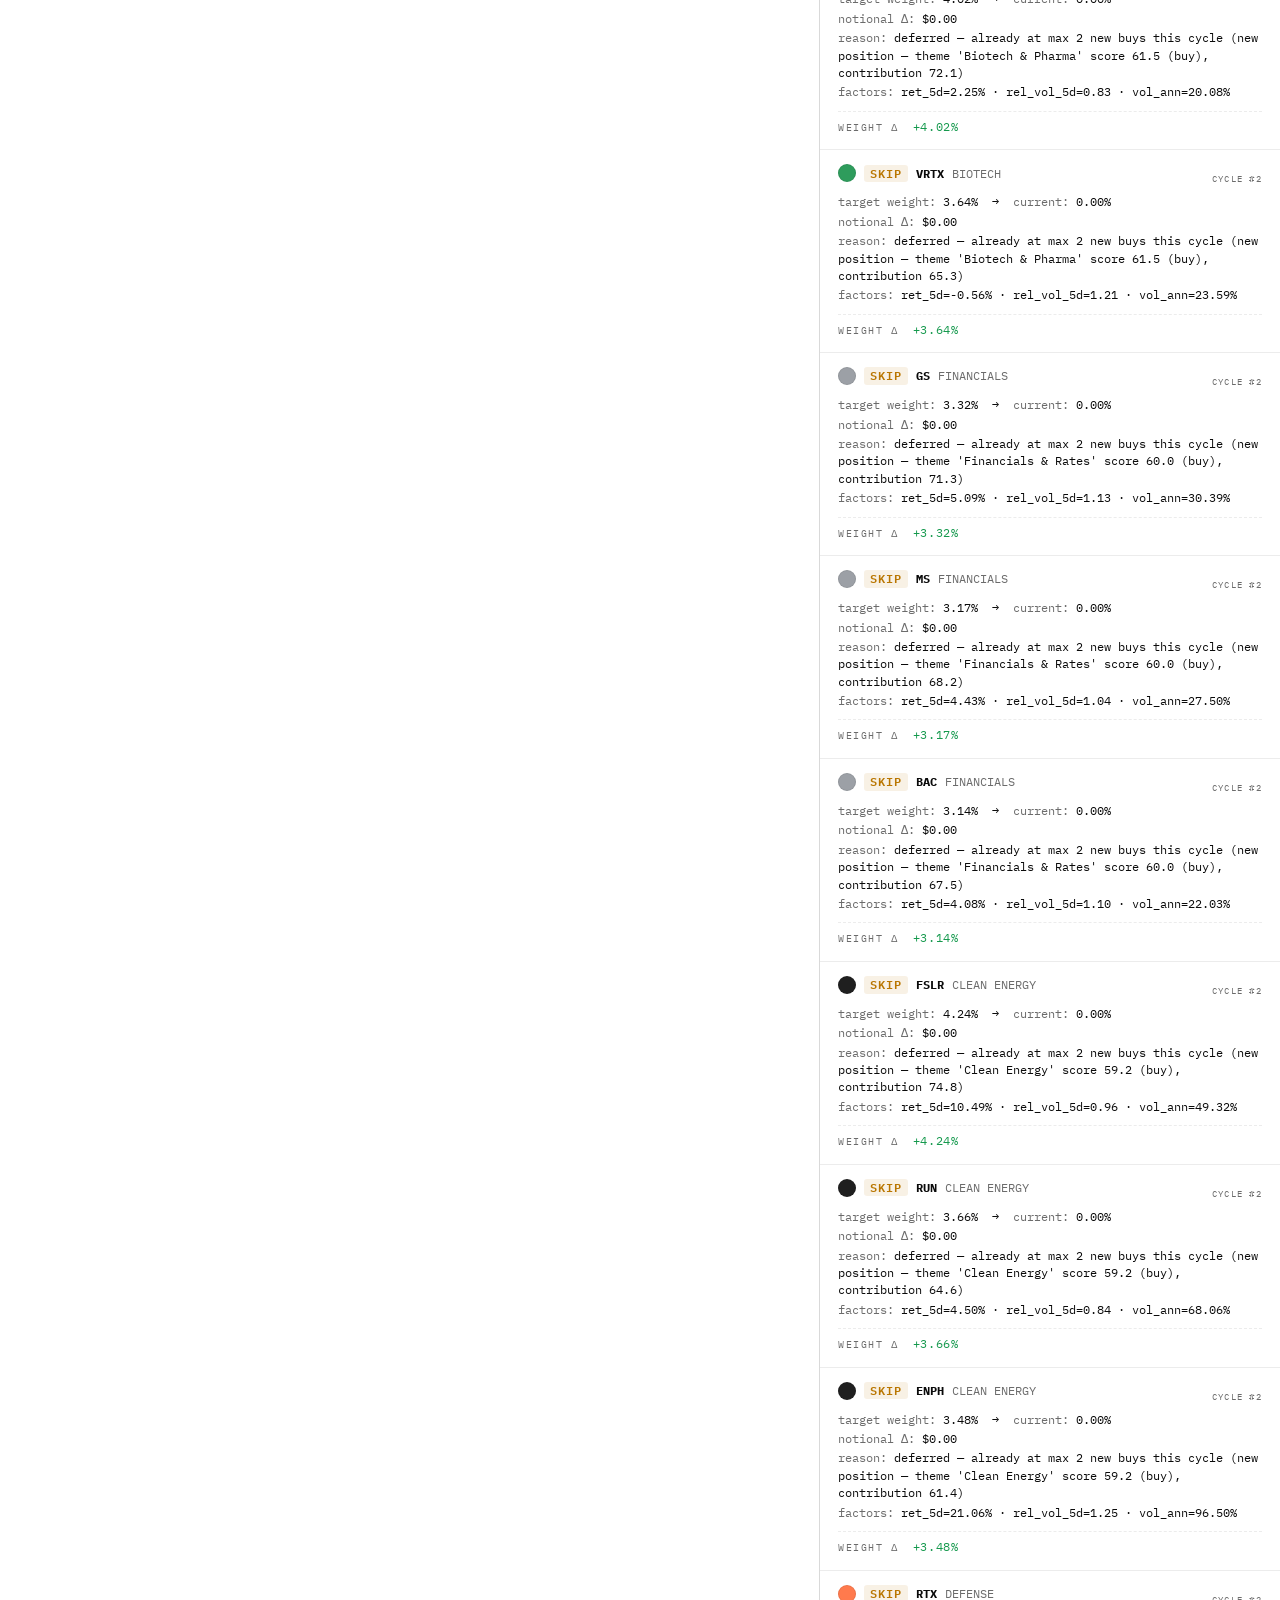
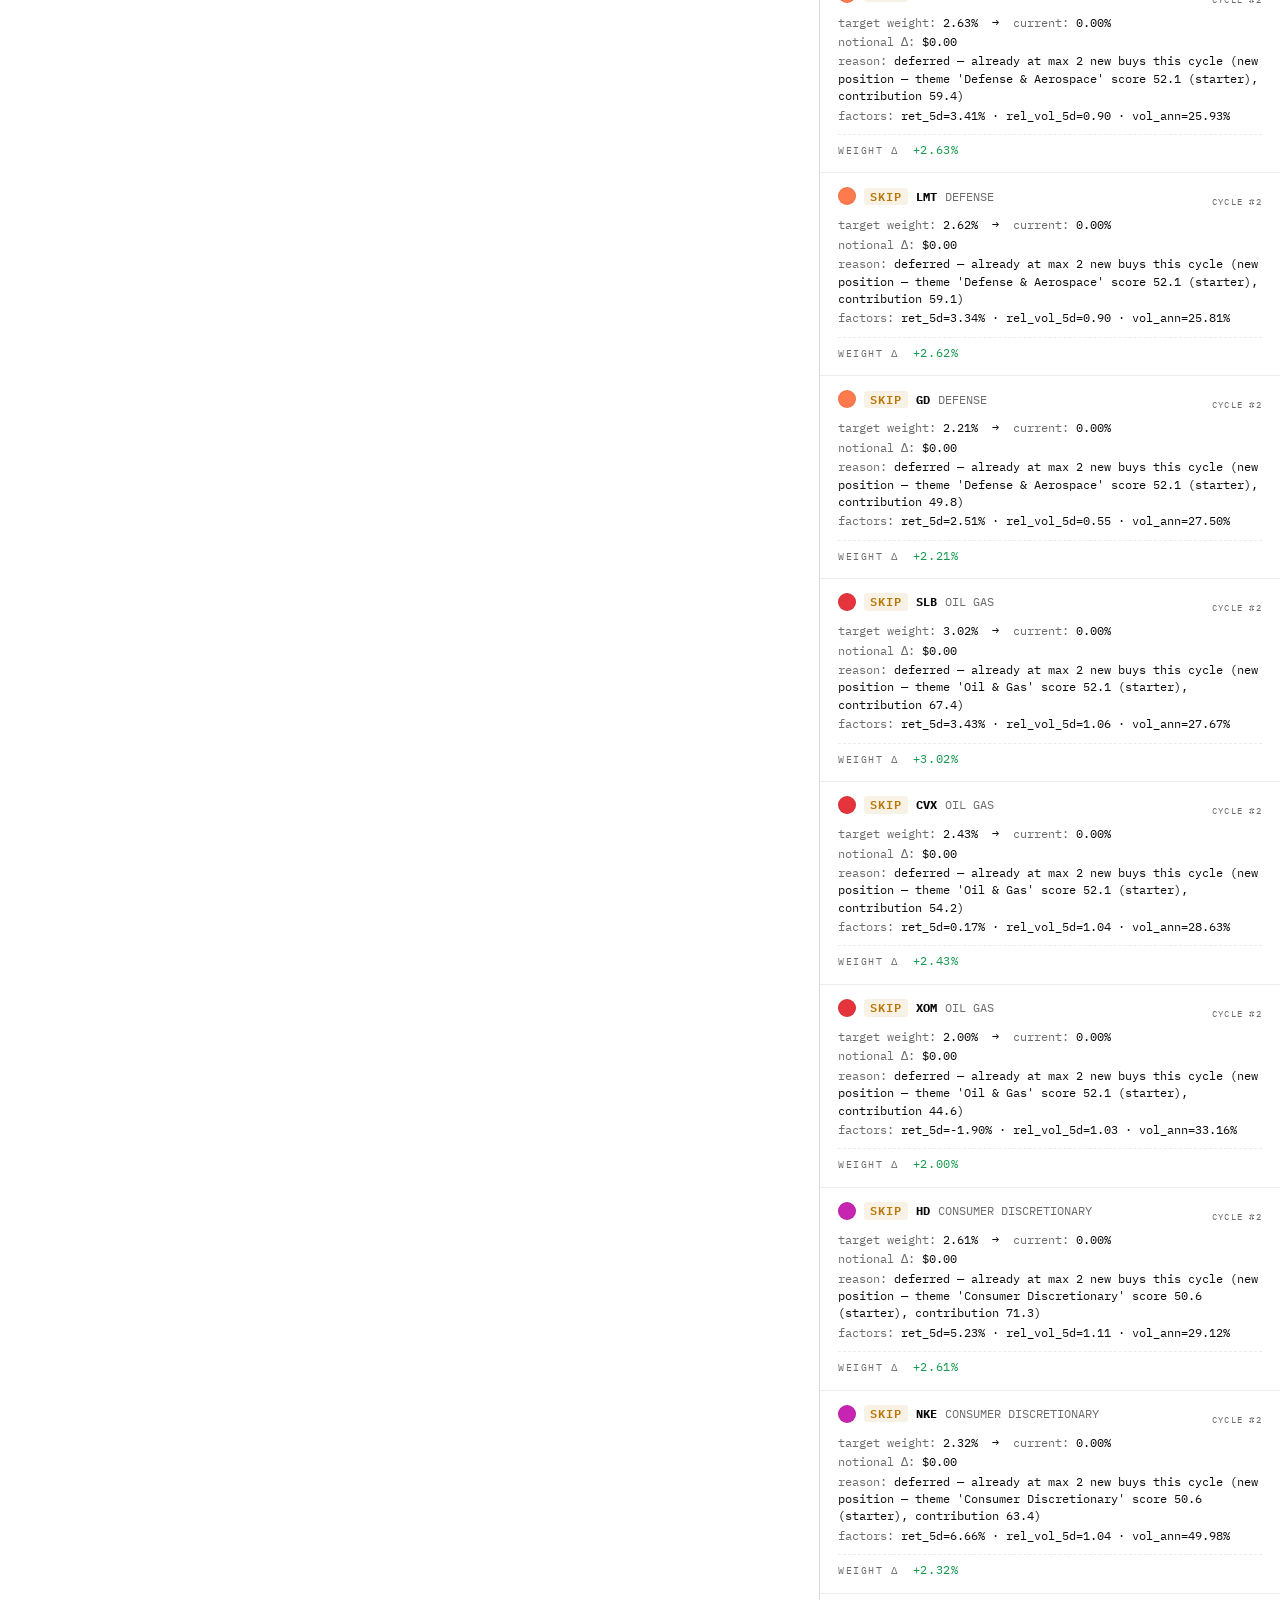
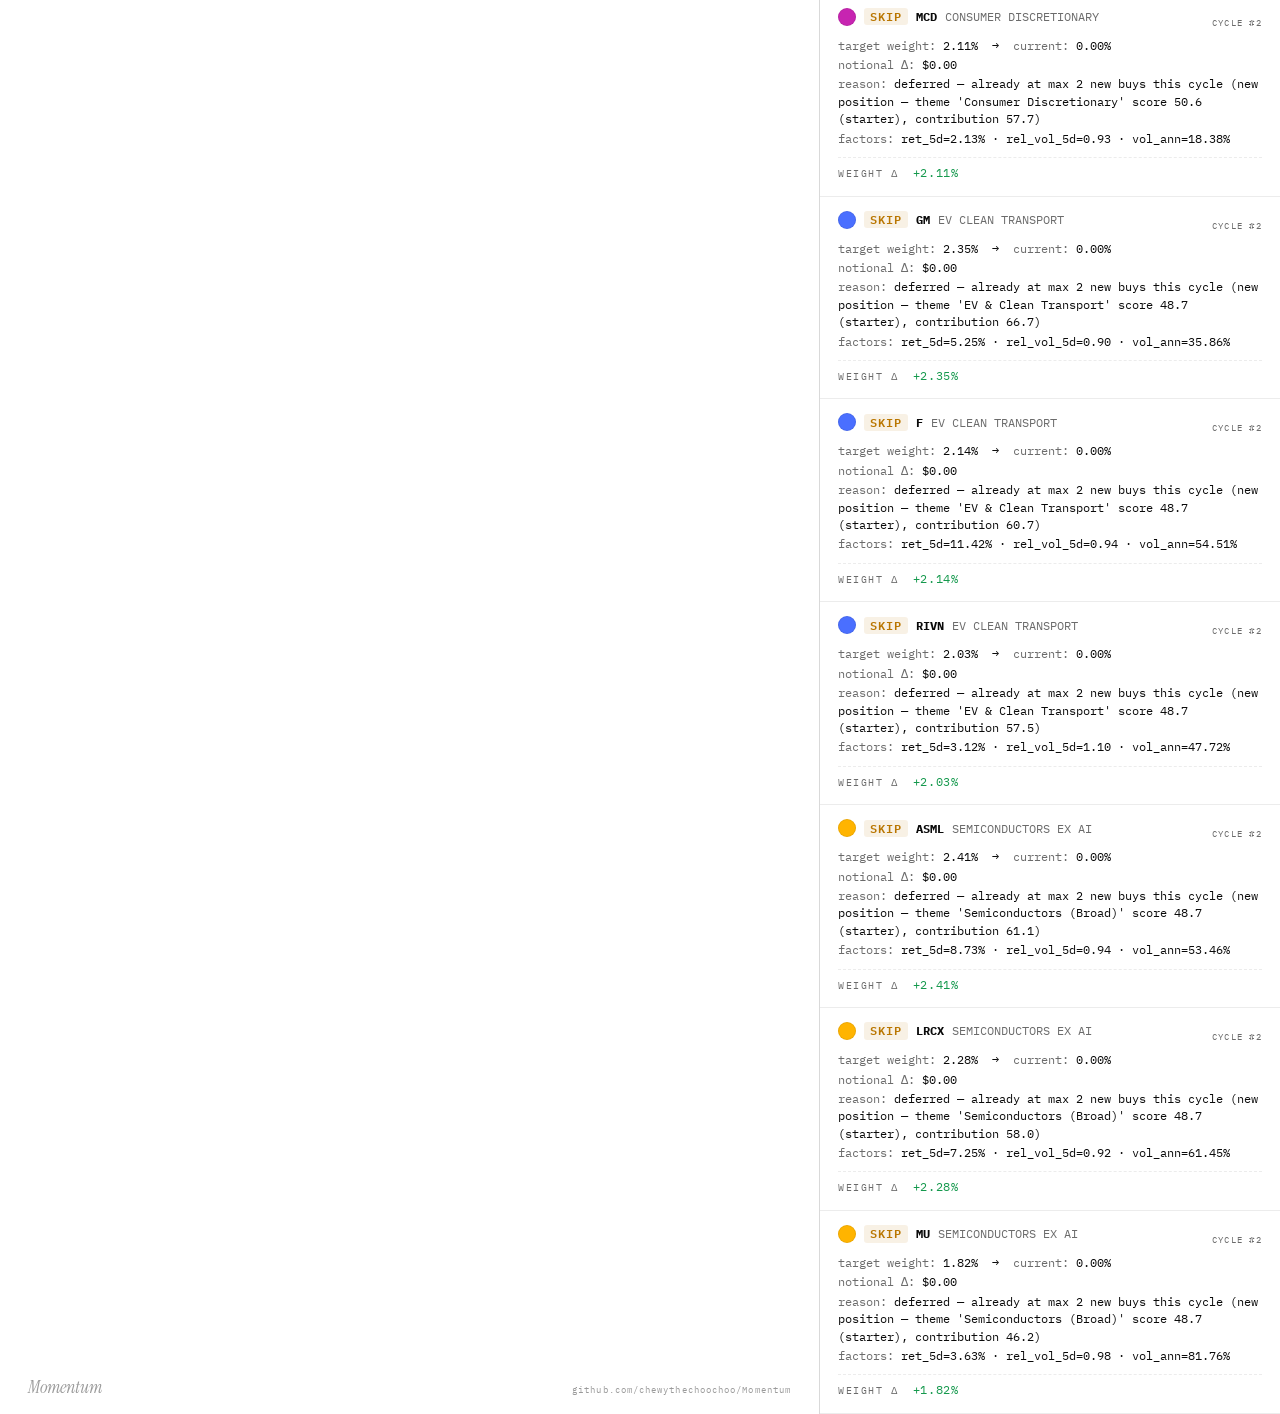
==== commit b4210b27: "feat(news): replace fade-rotator with continuous scrolling marquee - index.html: strip the prev/next" ====
--- a/dashboard/index.html
+++ b/dashboard/index.html
@@ -32,17 +32,8 @@
 
 <div class="news-strip" id="news-strip" hidden>
   <span class="news-label">BREAKING<span class="news-pulse"></span></span>
-  <a class="news-link" id="news-link" href="#" target="_blank" rel="noopener">
-    <span class="news-source" id="news-source"></span>
-    <span class="news-headline" id="news-headline"></span>
-    <span class="news-policy" id="news-policy" hidden>POLICY</span>
-    <span class="news-sentiment" id="news-sentiment"></span>
-    <span class="news-time" id="news-time"></span>
-  </a>
-  <div class="news-controls">
-    <button id="news-prev" title="Previous headline">‹</button>
-    <span class="news-counter" id="news-counter">0 / 0</span>
-    <button id="news-next" title="Next headline">›</button>
+  <div class="news-marquee" id="news-marquee">
+    <div class="news-track" id="news-track" aria-live="off"></div>
   </div>
 </div>
 
--- a/dashboard/styles.css
+++ b/dashboard/styles.css
@@ -96,58 +96,66 @@
   0%, 100% { transform: scale(1);   opacity: 1;   }
   50%      { transform: scale(1.4); opacity: 0.4; }
 }
-.news-link {
+.news-marquee {
   flex: 1; min-width: 0;
-  display: flex; align-items: center; gap: 12px;
   overflow: hidden;
-  transition: opacity 0.35s ease;
-  color: inherit; text-decoration: none;
-}
-.news-link.fading { opacity: 0; }
-.news-link:hover .news-headline { text-decoration: underline; text-underline-offset: 3px; }
+  position: relative;
+  /* Soft fade at the edges so headlines slide in/out gracefully */
+  -webkit-mask-image: linear-gradient(to right, transparent 0, #000 32px, #000 calc(100% - 64px), transparent 100%);
+          mask-image: linear-gradient(to right, transparent 0, #000 32px, #000 calc(100% - 64px), transparent 100%);
+}
+.news-track {
+  display: inline-flex;
+  align-items: center;
+  gap: 28px;
+  white-space: nowrap;
+  will-change: transform;
+  animation: news-scroll var(--news-duration, 80s) linear infinite;
+}
+.news-strip:hover .news-track { animation-play-state: paused; }
+@keyframes news-scroll {
+  from { transform: translateX(0); }
+  to   { transform: translateX(-50%); }   /* track contains 2× the items */
+}
+.news-item {
+  display: inline-flex;
+  align-items: center;
+  gap: 12px;
+  color: inherit;
+  text-decoration: none;
+  flex-shrink: 0;
+}
+.news-item:hover .news-headline {
+  text-decoration: underline; text-underline-offset: 3px;
+}
 .news-source {
   color: var(--muted); letter-spacing: 0.14em; font-size: 10px;
-  min-width: 100px; flex: 0 0 auto;
-  white-space: nowrap; overflow: hidden; text-overflow: ellipsis;
-}
-.news-headline {
-  color: var(--ink); flex: 1; min-width: 0;
-  white-space: nowrap; overflow: hidden; text-overflow: ellipsis;
-}
+  text-transform: uppercase;
+}
+.news-headline { color: var(--ink); }
 .news-policy {
   font-size: 9px; letter-spacing: 0.18em;
   padding: 2px 6px; border: 1px solid var(--ink); color: var(--ink);
-  flex: 0 0 auto;
 }
 .news-sentiment {
-  width: 9px; height: 9px; border-radius: 50%; flex: 0 0 auto;
+  width: 9px; height: 9px; border-radius: 50%;
 }
 .news-sentiment.pos { background: var(--green); }
 .news-sentiment.neg { background: var(--red); }
 .news-sentiment.neu { background: var(--faint); }
 .news-time {
   color: var(--faint); letter-spacing: 0.1em; font-size: 10px;
-  flex: 0 0 auto; white-space: nowrap;
-}
-.news-controls {
-  display: flex; align-items: center; gap: 6px; flex: 0 0 auto;
-}
-.news-controls button {
-  background: var(--bg); border: 1px solid var(--rule);
-  width: 22px; height: 22px; padding: 0;
-  cursor: pointer; color: var(--muted);
-  font-size: 14px; line-height: 1;
-  display: inline-flex; align-items: center; justify-content: center;
-}
-.news-controls button:hover { color: var(--ink); border-color: var(--ink); }
-.news-counter {
-  color: var(--muted); font-size: 10px; letter-spacing: 0.1em;
-  min-width: 46px; text-align: center;
+}
+.news-sep {
+  color: var(--rule); user-select: none; font-size: 14px;
 }
 @media (max-width: 720px) {
   .news-strip { padding: 9px 16px; gap: 10px; }
-  .news-source { min-width: 70px; font-size: 9px; }
+  .news-source { font-size: 9px; }
   .news-time, .news-policy { display: none; }
+}
+@media (prefers-reduced-motion: reduce) {
+  .news-track { animation: none; transform: translateX(0); }
 }
 
 /* ---------- ticker ---------- */
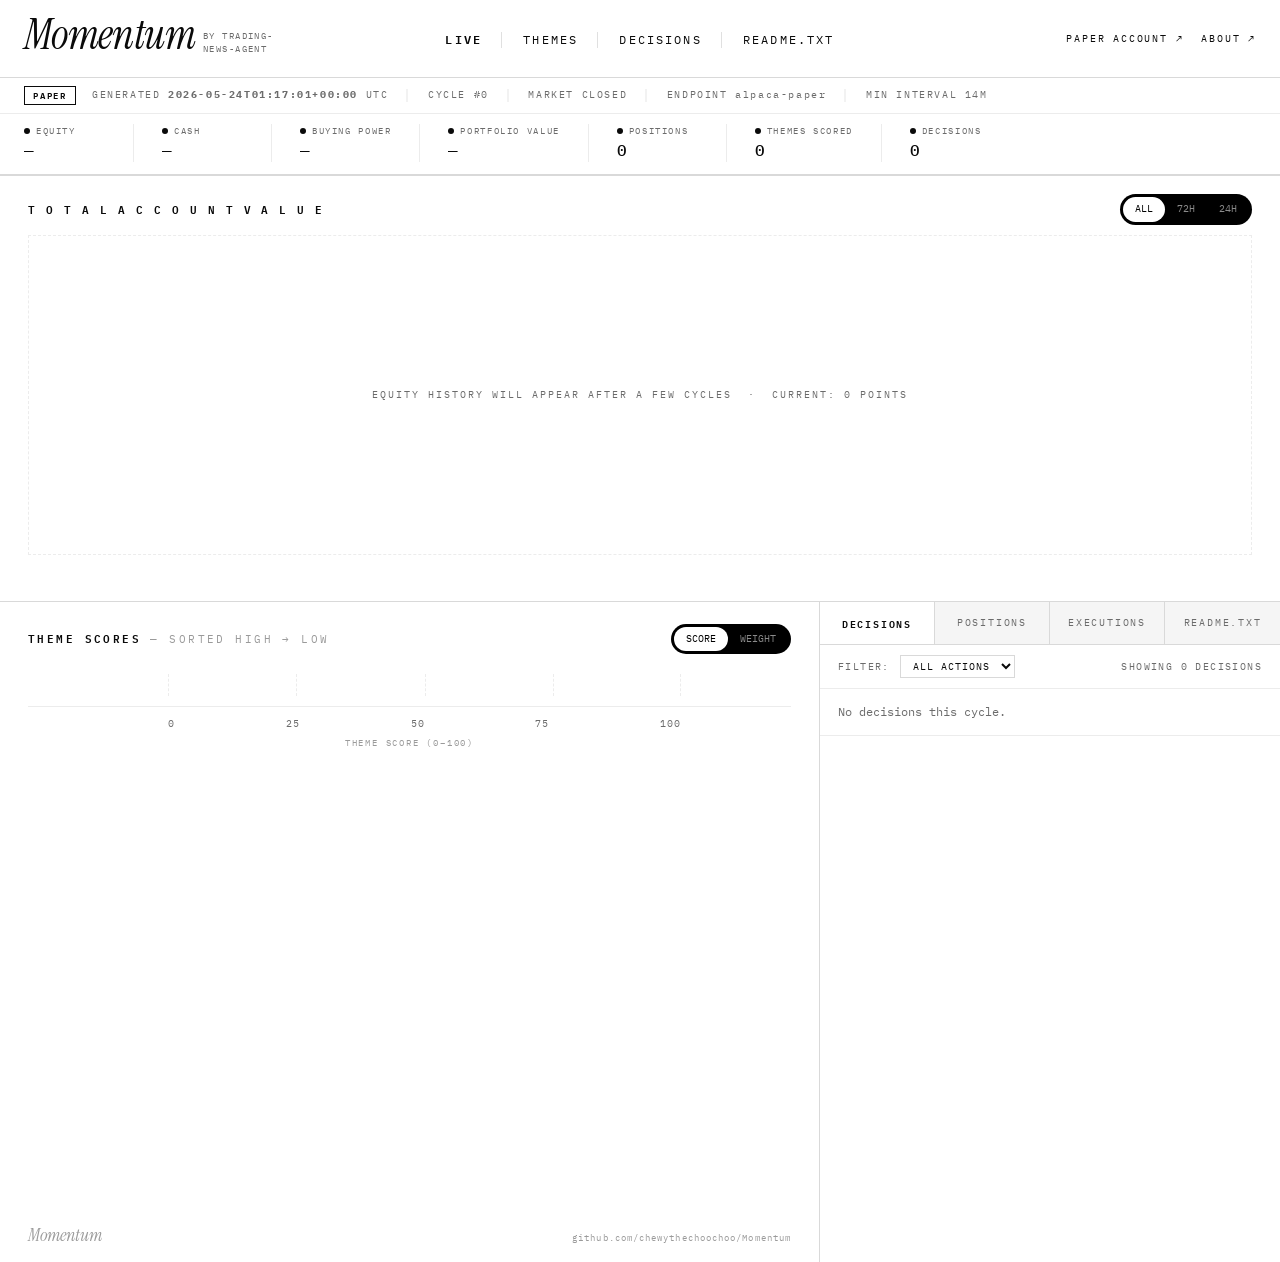
==== commit c6d18d6e: "Revert "feat(news): replace fade-rotator with continuous scrolling marquee" This reverts commit b421" ====
--- a/dashboard/index.html
+++ b/dashboard/index.html
@@ -32,8 +32,17 @@
 
 <div class="news-strip" id="news-strip" hidden>
   <span class="news-label">BREAKING<span class="news-pulse"></span></span>
-  <div class="news-marquee" id="news-marquee">
-    <div class="news-track" id="news-track" aria-live="off"></div>
+  <a class="news-link" id="news-link" href="#" target="_blank" rel="noopener">
+    <span class="news-source" id="news-source"></span>
+    <span class="news-headline" id="news-headline"></span>
+    <span class="news-policy" id="news-policy" hidden>POLICY</span>
+    <span class="news-sentiment" id="news-sentiment"></span>
+    <span class="news-time" id="news-time"></span>
+  </a>
+  <div class="news-controls">
+    <button id="news-prev" title="Previous headline">‹</button>
+    <span class="news-counter" id="news-counter">0 / 0</span>
+    <button id="news-next" title="Next headline">›</button>
   </div>
 </div>
 
--- a/dashboard/styles.css
+++ b/dashboard/styles.css
@@ -96,66 +96,58 @@
   0%, 100% { transform: scale(1);   opacity: 1;   }
   50%      { transform: scale(1.4); opacity: 0.4; }
 }
-.news-marquee {
+.news-link {
   flex: 1; min-width: 0;
+  display: flex; align-items: center; gap: 12px;
   overflow: hidden;
-  position: relative;
-  /* Soft fade at the edges so headlines slide in/out gracefully */
-  -webkit-mask-image: linear-gradient(to right, transparent 0, #000 32px, #000 calc(100% - 64px), transparent 100%);
-          mask-image: linear-gradient(to right, transparent 0, #000 32px, #000 calc(100% - 64px), transparent 100%);
-}
-.news-track {
-  display: inline-flex;
-  align-items: center;
-  gap: 28px;
-  white-space: nowrap;
-  will-change: transform;
-  animation: news-scroll var(--news-duration, 80s) linear infinite;
-}
-.news-strip:hover .news-track { animation-play-state: paused; }
-@keyframes news-scroll {
-  from { transform: translateX(0); }
-  to   { transform: translateX(-50%); }   /* track contains 2× the items */
-}
-.news-item {
-  display: inline-flex;
-  align-items: center;
-  gap: 12px;
-  color: inherit;
-  text-decoration: none;
-  flex-shrink: 0;
-}
-.news-item:hover .news-headline {
-  text-decoration: underline; text-underline-offset: 3px;
-}
+  transition: opacity 0.35s ease;
+  color: inherit; text-decoration: none;
+}
+.news-link.fading { opacity: 0; }
+.news-link:hover .news-headline { text-decoration: underline; text-underline-offset: 3px; }
 .news-source {
   color: var(--muted); letter-spacing: 0.14em; font-size: 10px;
-  text-transform: uppercase;
-}
-.news-headline { color: var(--ink); }
+  min-width: 100px; flex: 0 0 auto;
+  white-space: nowrap; overflow: hidden; text-overflow: ellipsis;
+}
+.news-headline {
+  color: var(--ink); flex: 1; min-width: 0;
+  white-space: nowrap; overflow: hidden; text-overflow: ellipsis;
+}
 .news-policy {
   font-size: 9px; letter-spacing: 0.18em;
   padding: 2px 6px; border: 1px solid var(--ink); color: var(--ink);
+  flex: 0 0 auto;
 }
 .news-sentiment {
-  width: 9px; height: 9px; border-radius: 50%;
+  width: 9px; height: 9px; border-radius: 50%; flex: 0 0 auto;
 }
 .news-sentiment.pos { background: var(--green); }
 .news-sentiment.neg { background: var(--red); }
 .news-sentiment.neu { background: var(--faint); }
 .news-time {
   color: var(--faint); letter-spacing: 0.1em; font-size: 10px;
-}
-.news-sep {
-  color: var(--rule); user-select: none; font-size: 14px;
+  flex: 0 0 auto; white-space: nowrap;
+}
+.news-controls {
+  display: flex; align-items: center; gap: 6px; flex: 0 0 auto;
+}
+.news-controls button {
+  background: var(--bg); border: 1px solid var(--rule);
+  width: 22px; height: 22px; padding: 0;
+  cursor: pointer; color: var(--muted);
+  font-size: 14px; line-height: 1;
+  display: inline-flex; align-items: center; justify-content: center;
+}
+.news-controls button:hover { color: var(--ink); border-color: var(--ink); }
+.news-counter {
+  color: var(--muted); font-size: 10px; letter-spacing: 0.1em;
+  min-width: 46px; text-align: center;
 }
 @media (max-width: 720px) {
   .news-strip { padding: 9px 16px; gap: 10px; }
-  .news-source { font-size: 9px; }
+  .news-source { min-width: 70px; font-size: 9px; }
   .news-time, .news-policy { display: none; }
-}
-@media (prefers-reduced-motion: reduce) {
-  .news-track { animation: none; transform: translateX(0); }
 }
 
 /* ---------- ticker ---------- */
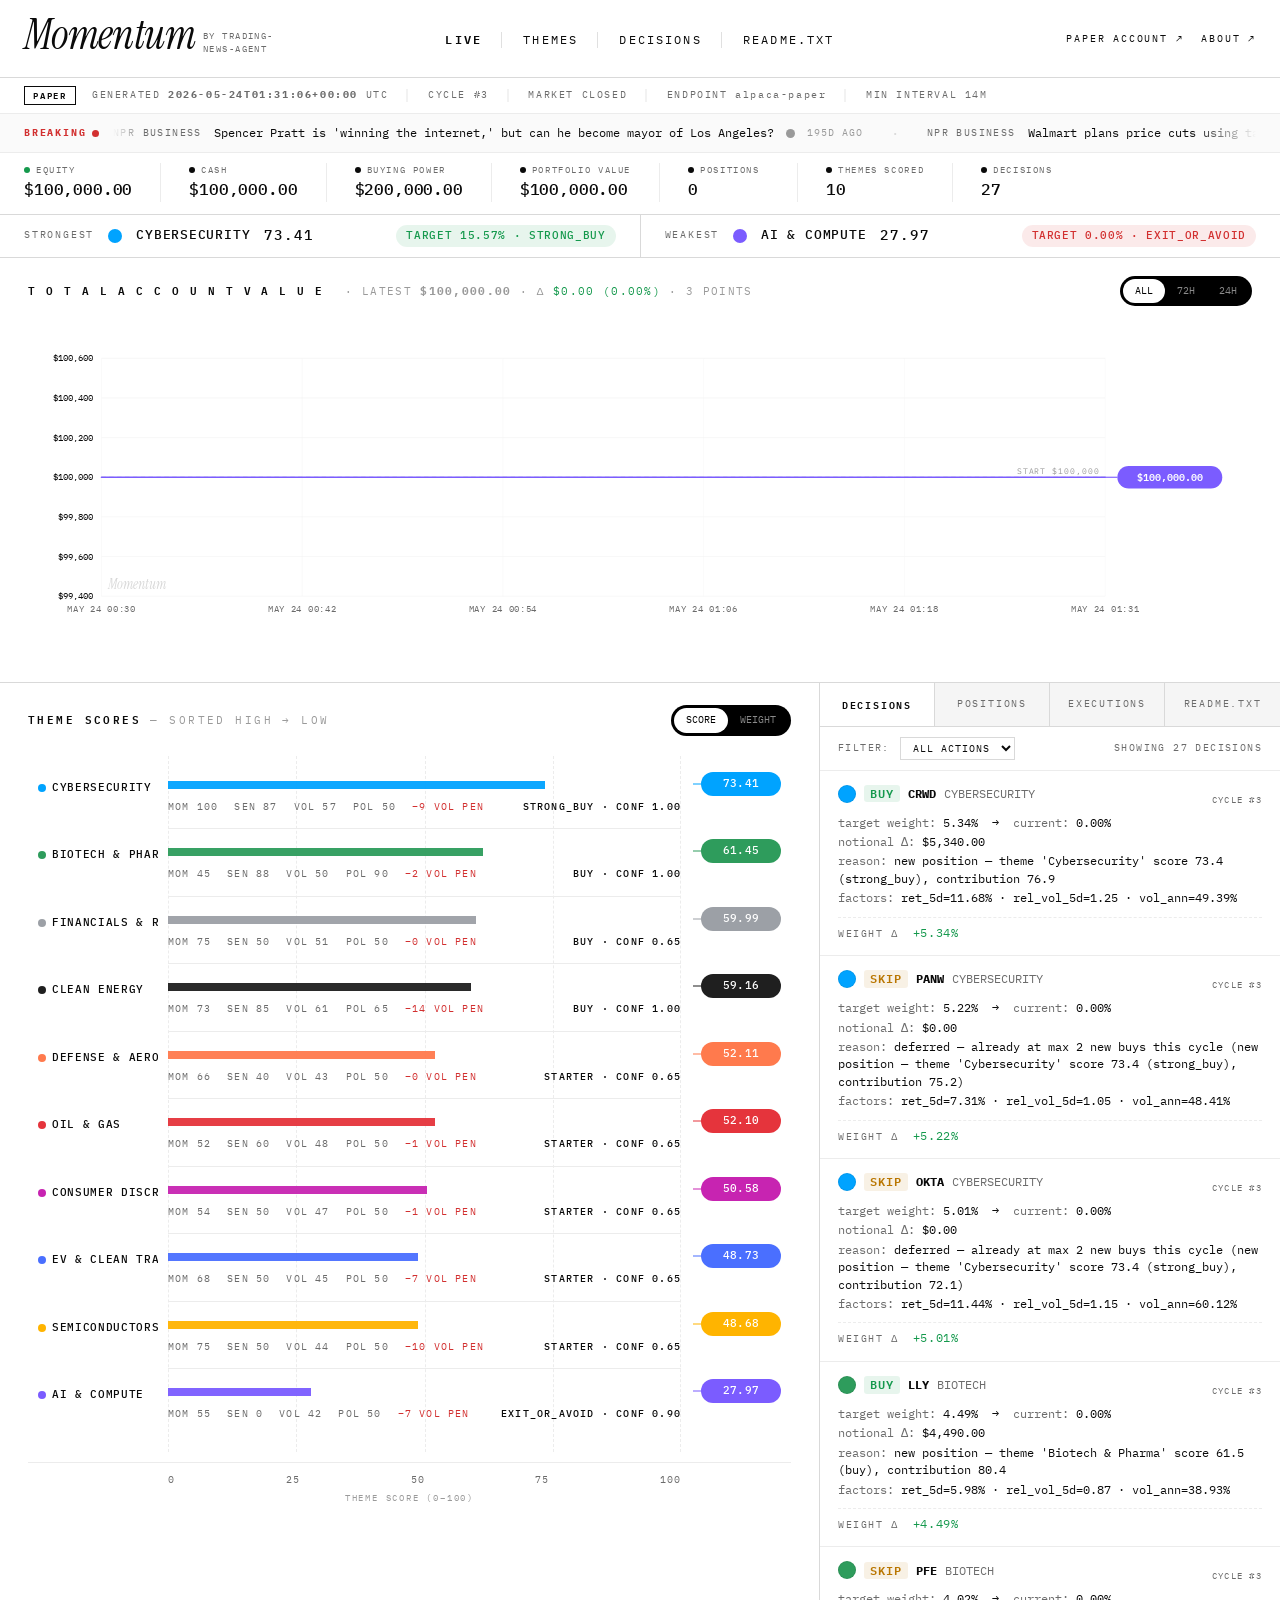
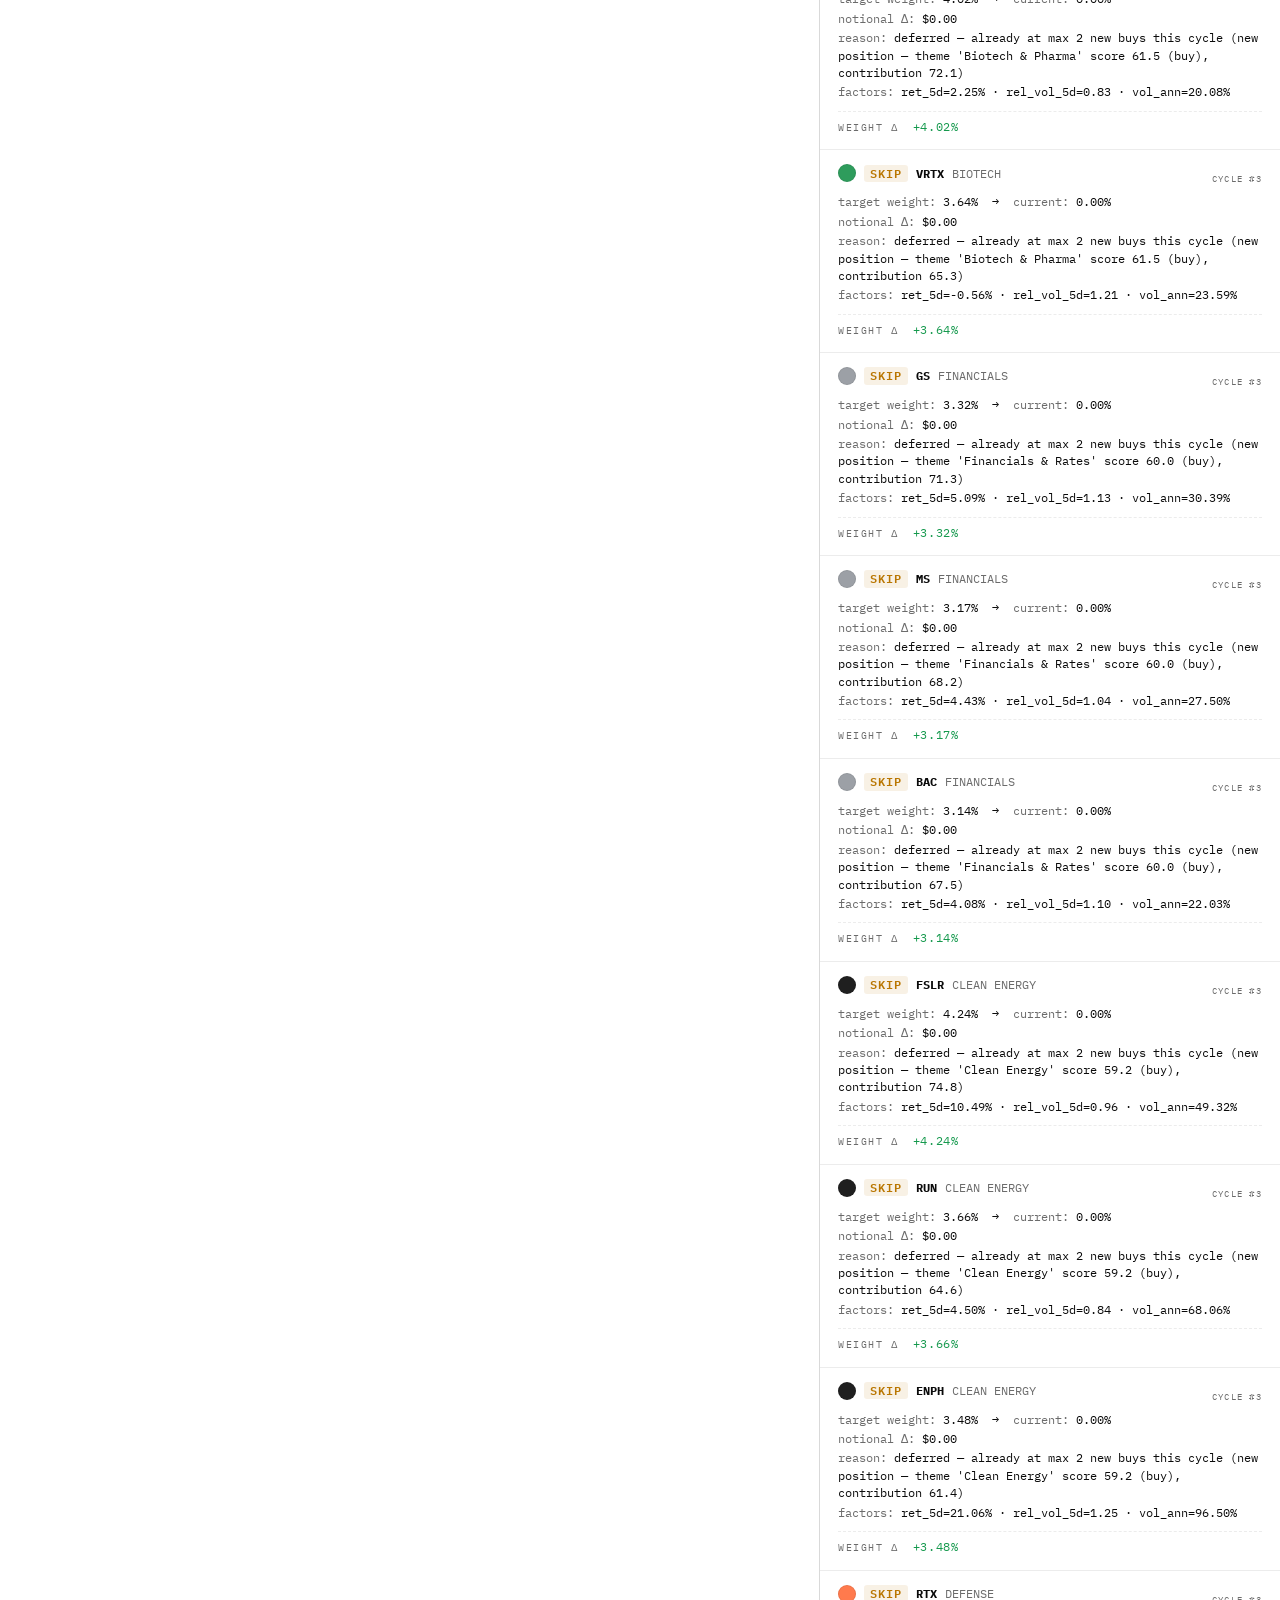
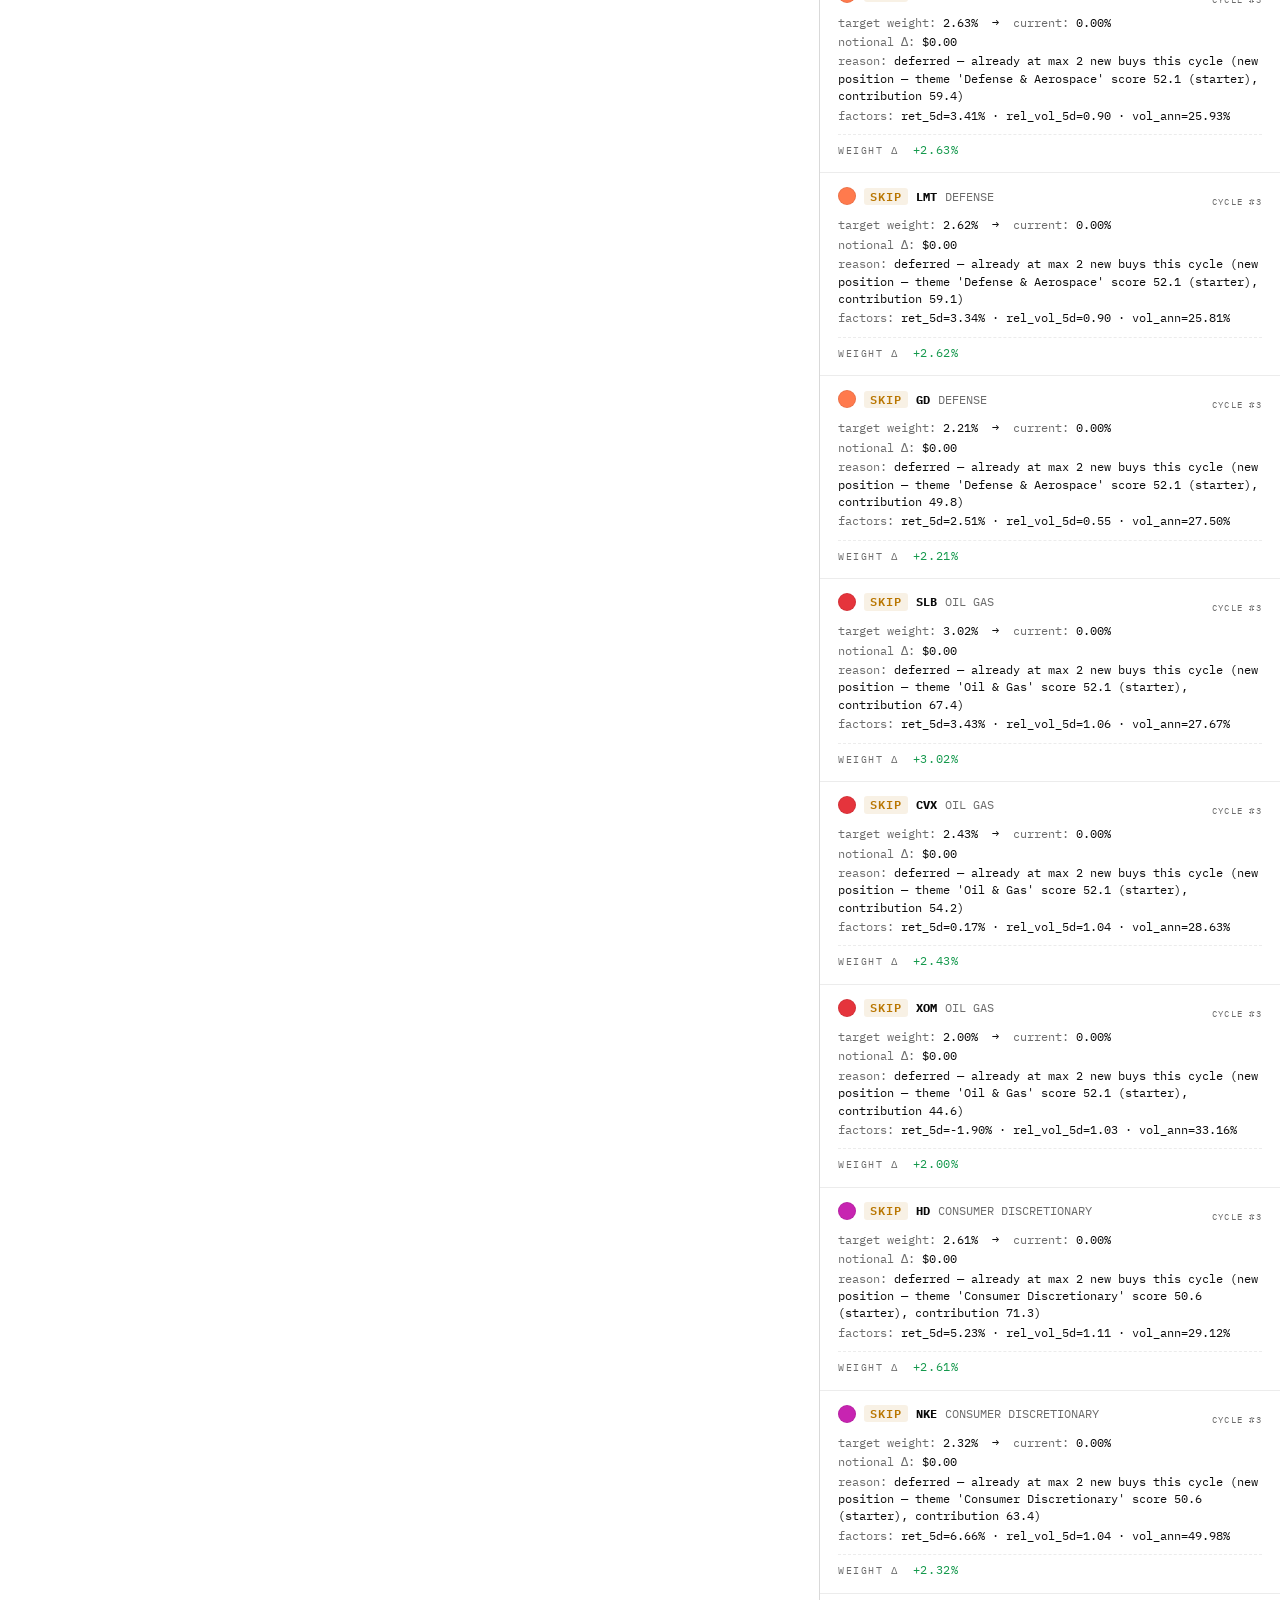
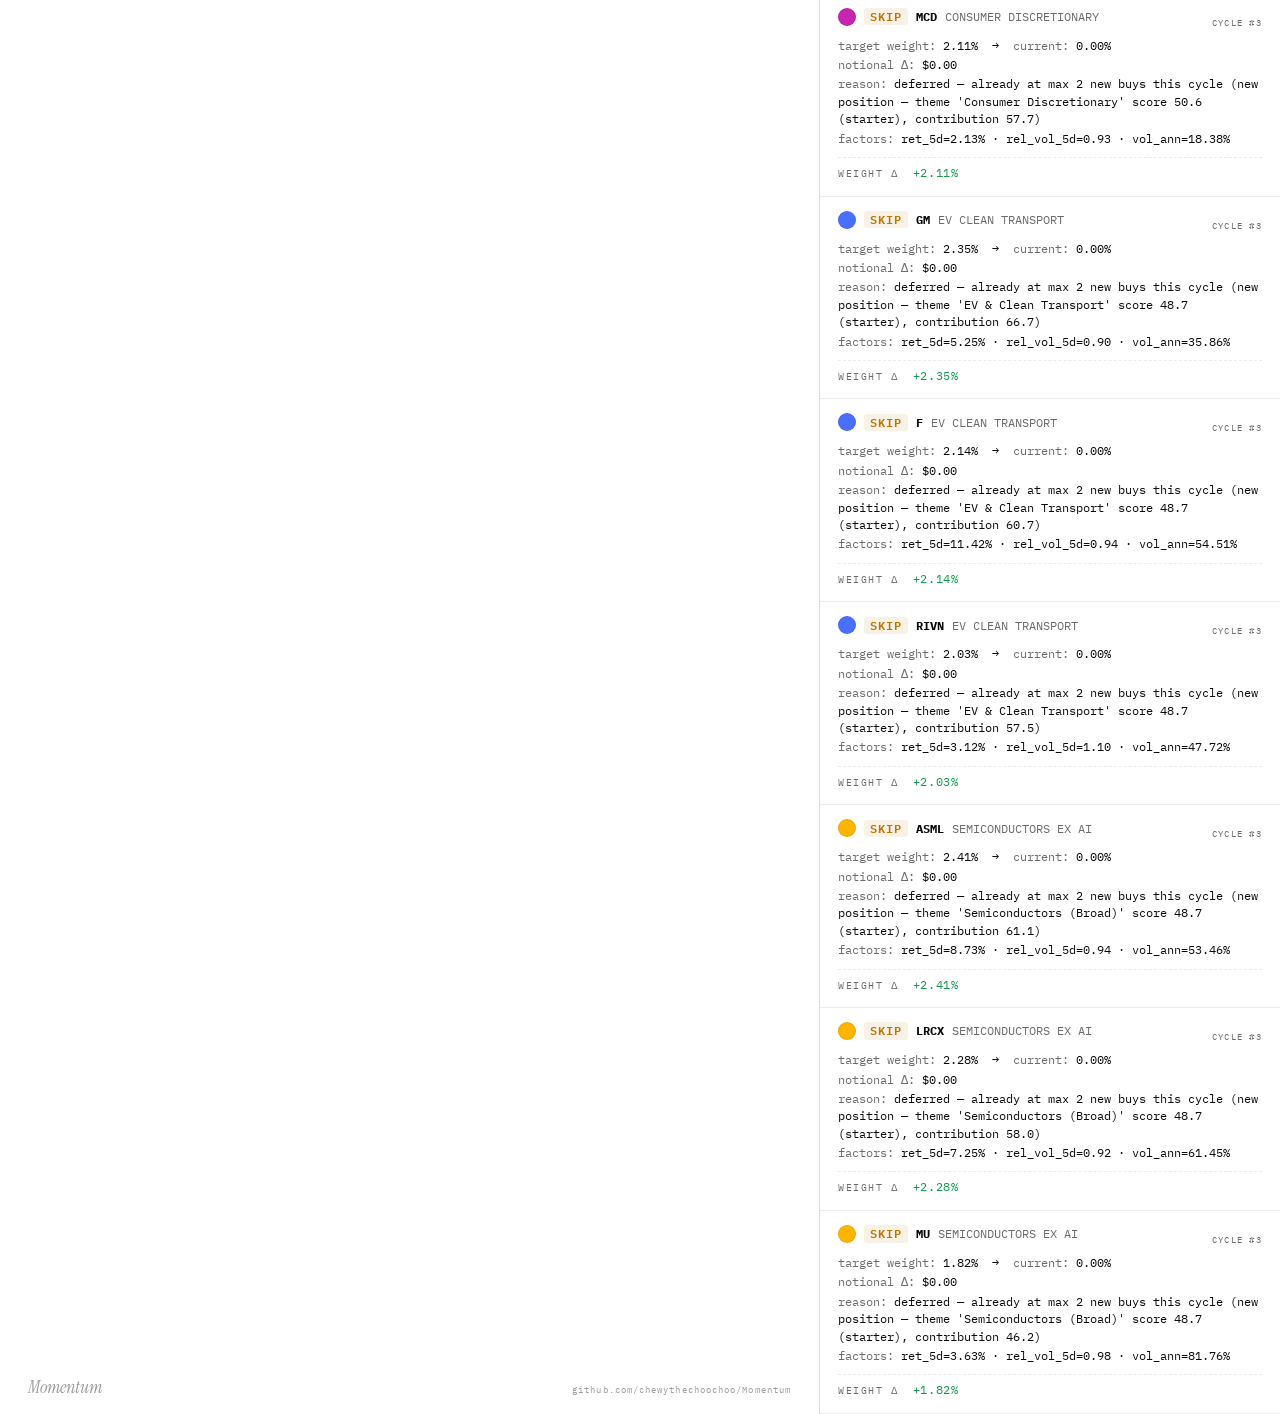
==== commit bccb74f4: "feat(dashboard): scrolling news marquee + pulsing EQUITY indicator News strip: - Replace fade-rotato" ====
--- a/dashboard/index.html
+++ b/dashboard/index.html
@@ -32,17 +32,8 @@
 
 <div class="news-strip" id="news-strip" hidden>
   <span class="news-label">BREAKING<span class="news-pulse"></span></span>
-  <a class="news-link" id="news-link" href="#" target="_blank" rel="noopener">
-    <span class="news-source" id="news-source"></span>
-    <span class="news-headline" id="news-headline"></span>
-    <span class="news-policy" id="news-policy" hidden>POLICY</span>
-    <span class="news-sentiment" id="news-sentiment"></span>
-    <span class="news-time" id="news-time"></span>
-  </a>
-  <div class="news-controls">
-    <button id="news-prev" title="Previous headline">‹</button>
-    <span class="news-counter" id="news-counter">0 / 0</span>
-    <button id="news-next" title="Next headline">›</button>
+  <div class="news-marquee" id="news-marquee">
+    <div class="news-track" id="news-track" aria-live="off"></div>
   </div>
 </div>
 
--- a/dashboard/styles.css
+++ b/dashboard/styles.css
@@ -96,58 +96,66 @@
   0%, 100% { transform: scale(1);   opacity: 1;   }
   50%      { transform: scale(1.4); opacity: 0.4; }
 }
-.news-link {
+.news-marquee {
   flex: 1; min-width: 0;
-  display: flex; align-items: center; gap: 12px;
   overflow: hidden;
-  transition: opacity 0.35s ease;
-  color: inherit; text-decoration: none;
-}
-.news-link.fading { opacity: 0; }
-.news-link:hover .news-headline { text-decoration: underline; text-underline-offset: 3px; }
+  position: relative;
+  /* Soft fade at strip edges so headlines glide in/out */
+  -webkit-mask-image: linear-gradient(to right, transparent 0, #000 32px, #000 calc(100% - 64px), transparent 100%);
+          mask-image: linear-gradient(to right, transparent 0, #000 32px, #000 calc(100% - 64px), transparent 100%);
+}
+.news-track {
+  display: inline-flex;
+  align-items: center;
+  gap: 28px;
+  white-space: nowrap;
+  will-change: transform;
+  animation: news-scroll var(--news-duration, 80s) linear infinite;
+}
+.news-strip:hover .news-track { animation-play-state: paused; }
+@keyframes news-scroll {
+  from { transform: translateX(0); }
+  to   { transform: translateX(-50%); }    /* track holds 2× the items */
+}
+.news-item {
+  display: inline-flex;
+  align-items: center;
+  gap: 12px;
+  color: inherit;
+  text-decoration: none;
+  flex-shrink: 0;
+}
+.news-item:hover .news-headline {
+  text-decoration: underline; text-underline-offset: 3px;
+}
 .news-source {
   color: var(--muted); letter-spacing: 0.14em; font-size: 10px;
-  min-width: 100px; flex: 0 0 auto;
-  white-space: nowrap; overflow: hidden; text-overflow: ellipsis;
-}
-.news-headline {
-  color: var(--ink); flex: 1; min-width: 0;
-  white-space: nowrap; overflow: hidden; text-overflow: ellipsis;
-}
+  text-transform: uppercase;
+}
+.news-headline { color: var(--ink); }
 .news-policy {
   font-size: 9px; letter-spacing: 0.18em;
   padding: 2px 6px; border: 1px solid var(--ink); color: var(--ink);
-  flex: 0 0 auto;
 }
 .news-sentiment {
-  width: 9px; height: 9px; border-radius: 50%; flex: 0 0 auto;
+  width: 9px; height: 9px; border-radius: 50%;
 }
 .news-sentiment.pos { background: var(--green); }
 .news-sentiment.neg { background: var(--red); }
 .news-sentiment.neu { background: var(--faint); }
 .news-time {
   color: var(--faint); letter-spacing: 0.1em; font-size: 10px;
-  flex: 0 0 auto; white-space: nowrap;
-}
-.news-controls {
-  display: flex; align-items: center; gap: 6px; flex: 0 0 auto;
-}
-.news-controls button {
-  background: var(--bg); border: 1px solid var(--rule);
-  width: 22px; height: 22px; padding: 0;
-  cursor: pointer; color: var(--muted);
-  font-size: 14px; line-height: 1;
-  display: inline-flex; align-items: center; justify-content: center;
-}
-.news-controls button:hover { color: var(--ink); border-color: var(--ink); }
-.news-counter {
-  color: var(--muted); font-size: 10px; letter-spacing: 0.1em;
-  min-width: 46px; text-align: center;
+}
+.news-sep {
+  color: var(--rule); user-select: none; font-size: 14px;
 }
 @media (max-width: 720px) {
   .news-strip { padding: 9px 16px; gap: 10px; }
-  .news-source { min-width: 70px; font-size: 9px; }
+  .news-source { font-size: 9px; }
   .news-time, .news-policy { display: none; }
+}
+@media (prefers-reduced-motion: reduce) {
+  .news-track { animation: none; transform: translateX(0); }
 }
 
 /* ---------- ticker ---------- */
@@ -173,6 +181,29 @@
 .ticker .sub { font-size: 10px; color: var(--muted); letter-spacing: 0.06em; }
 .ticker.pos .val { color: var(--green); }
 .ticker.neg .val { color: var(--red); }
+
+/* Live indicator on the most important number on screen — the EQUITY cell
+   gets a pulsing green dot and a gentle "breathing" opacity pulse so the
+   value reads as live telemetry rather than a static figure. */
+.ticker.live .lbl::before {
+  background: var(--green);
+  animation: live-dot 1.5s ease-in-out infinite;
+}
+.ticker.live .val {
+  animation: equity-breathe 2.4s ease-in-out infinite;
+}
+@keyframes live-dot {
+  0%, 100% { opacity: 1;   transform: scale(1);   }
+  50%      { opacity: 0.3; transform: scale(0.65); }
+}
+@keyframes equity-breathe {
+  0%, 100% { opacity: 1.0; }
+  50%      { opacity: 0.7; }
+}
+@media (prefers-reduced-motion: reduce) {
+  .ticker.live .lbl::before,
+  .ticker.live .val { animation: none; }
+}
 
 /* ---------- highlight band (STRONGEST / WEAKEST) ---------- */
 .highlight-band {
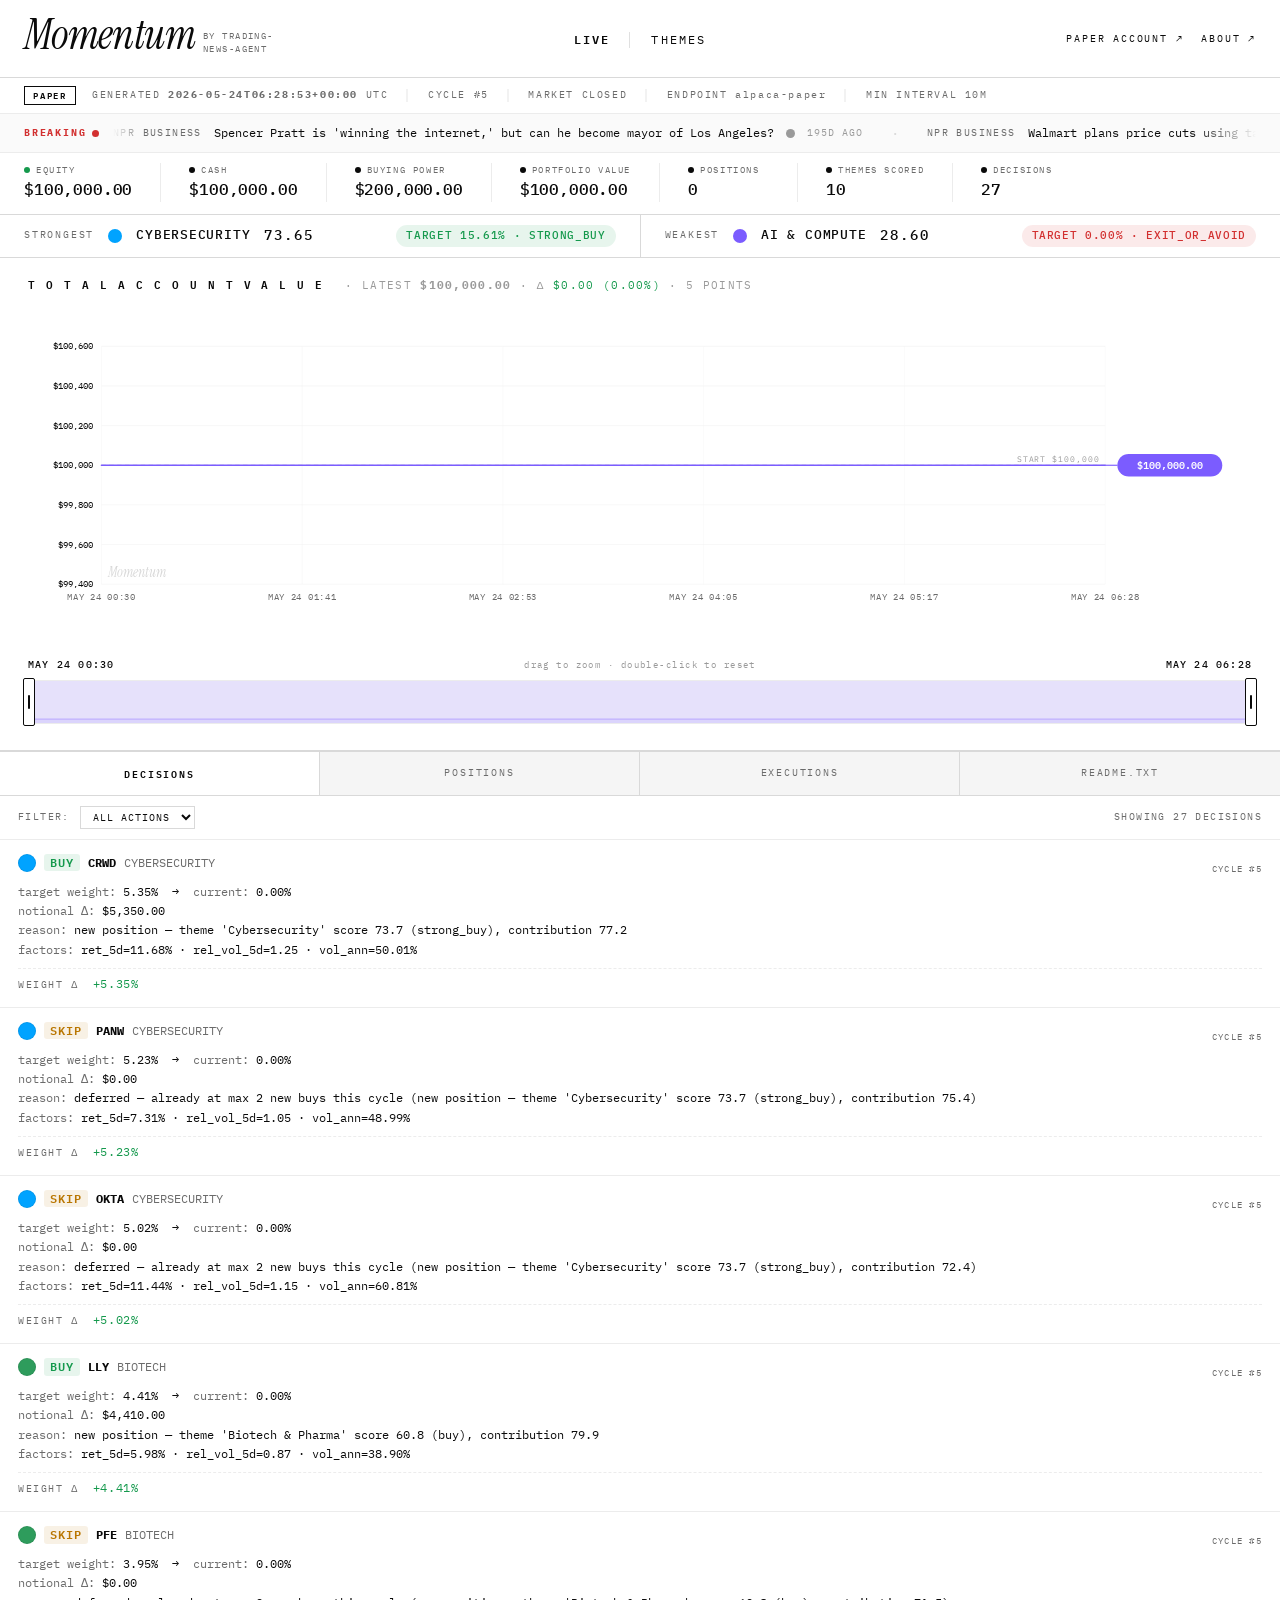
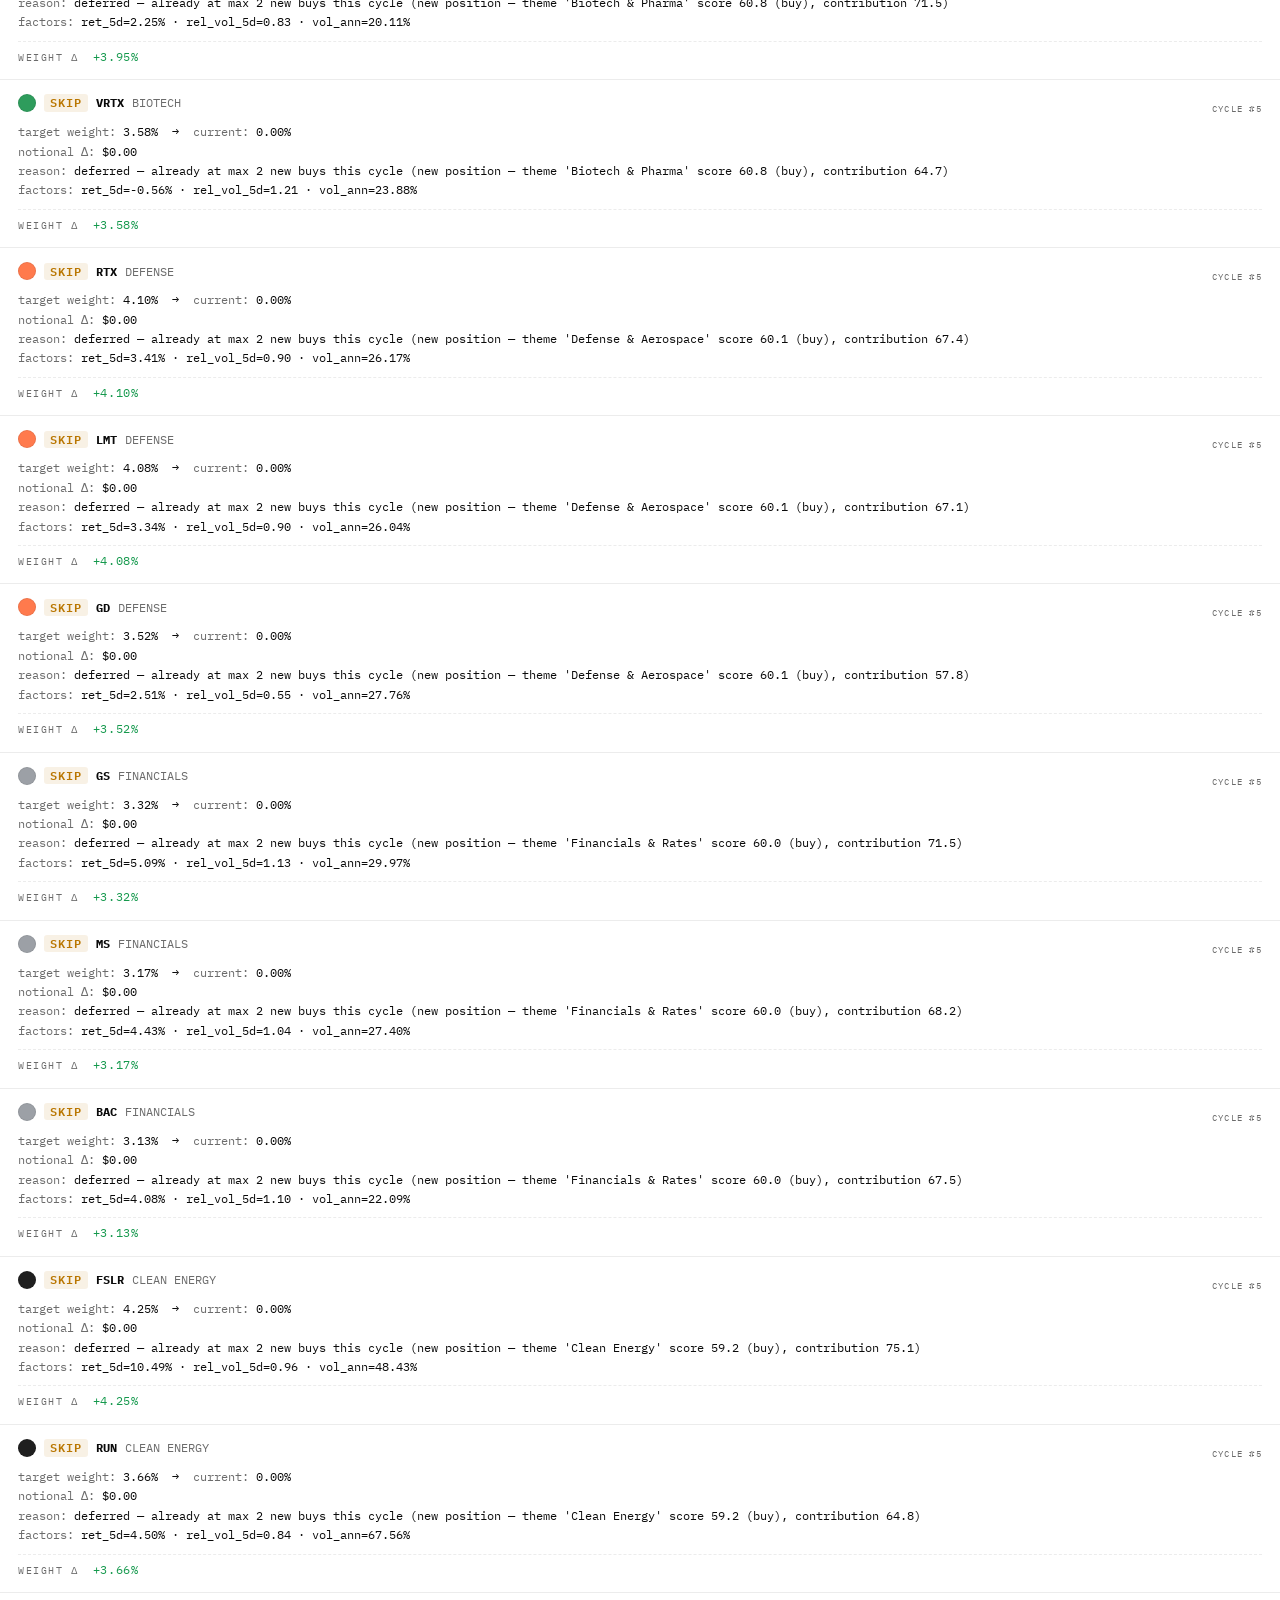
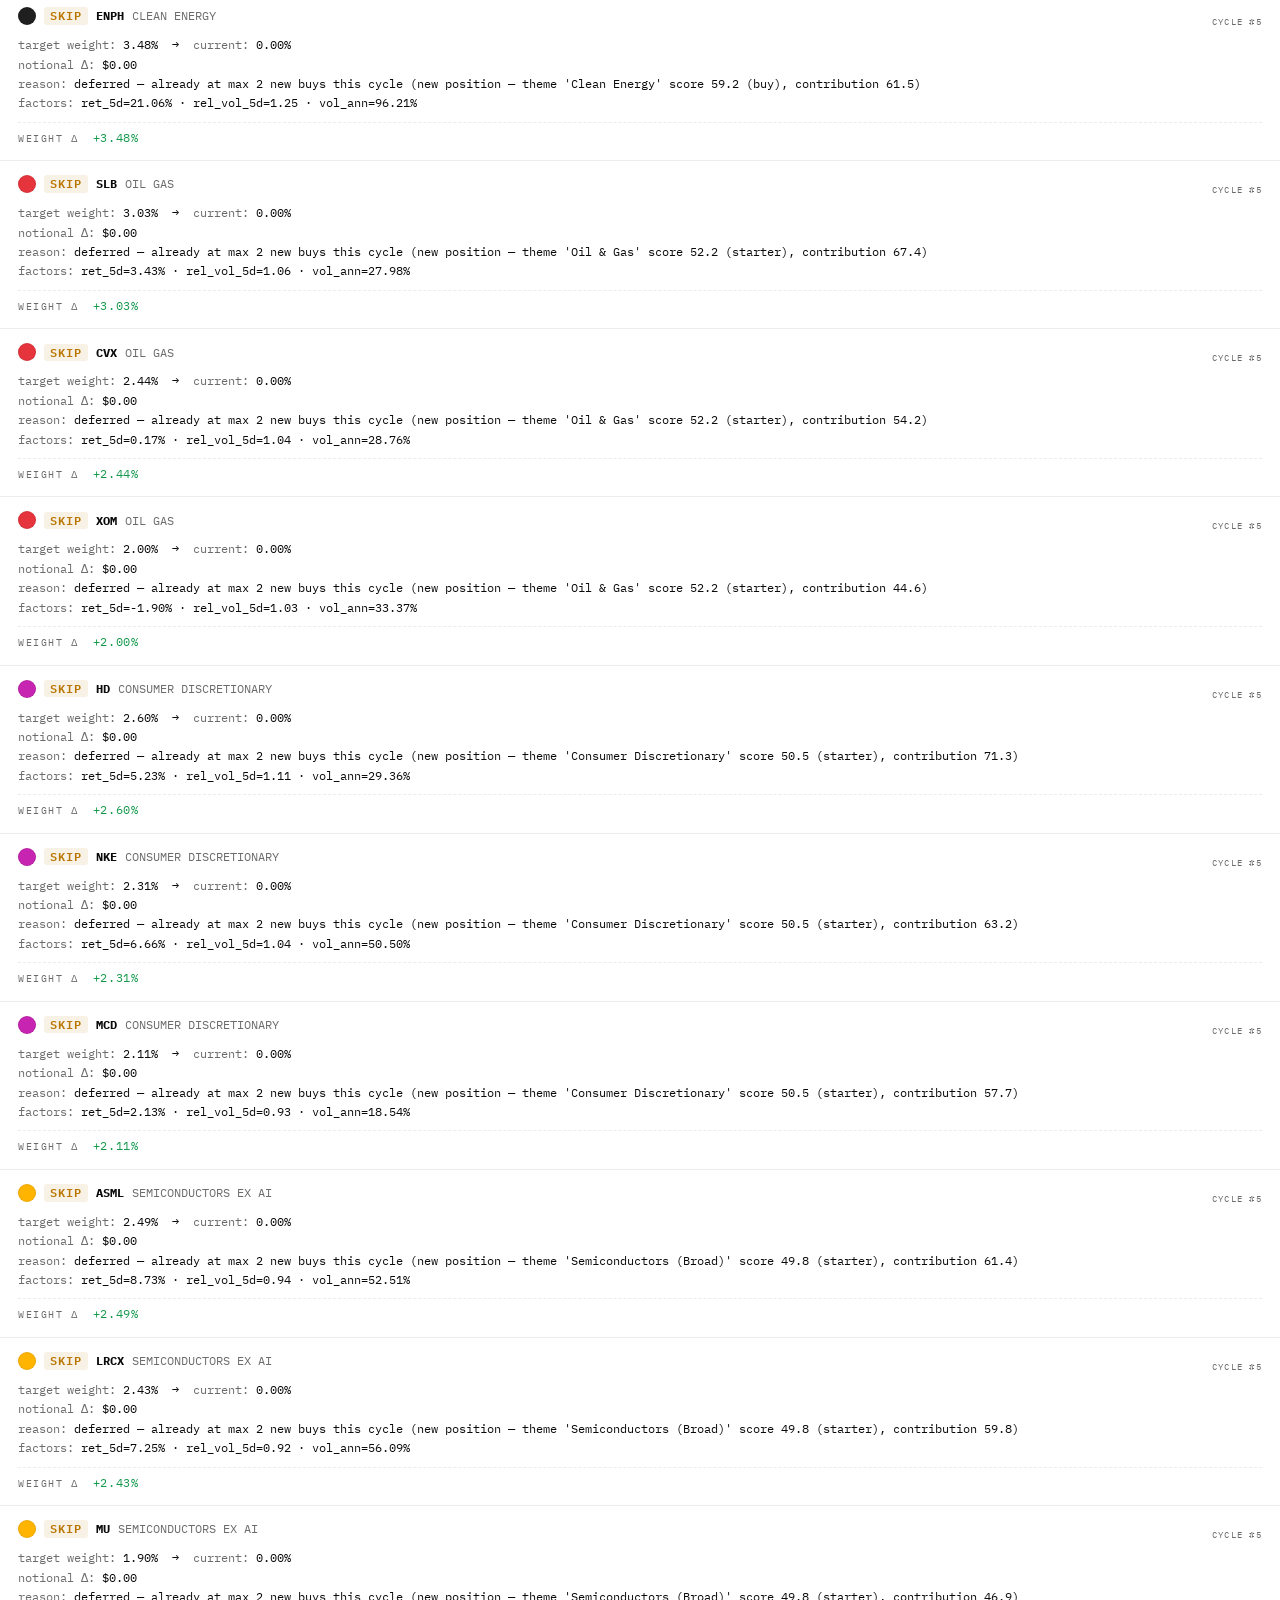
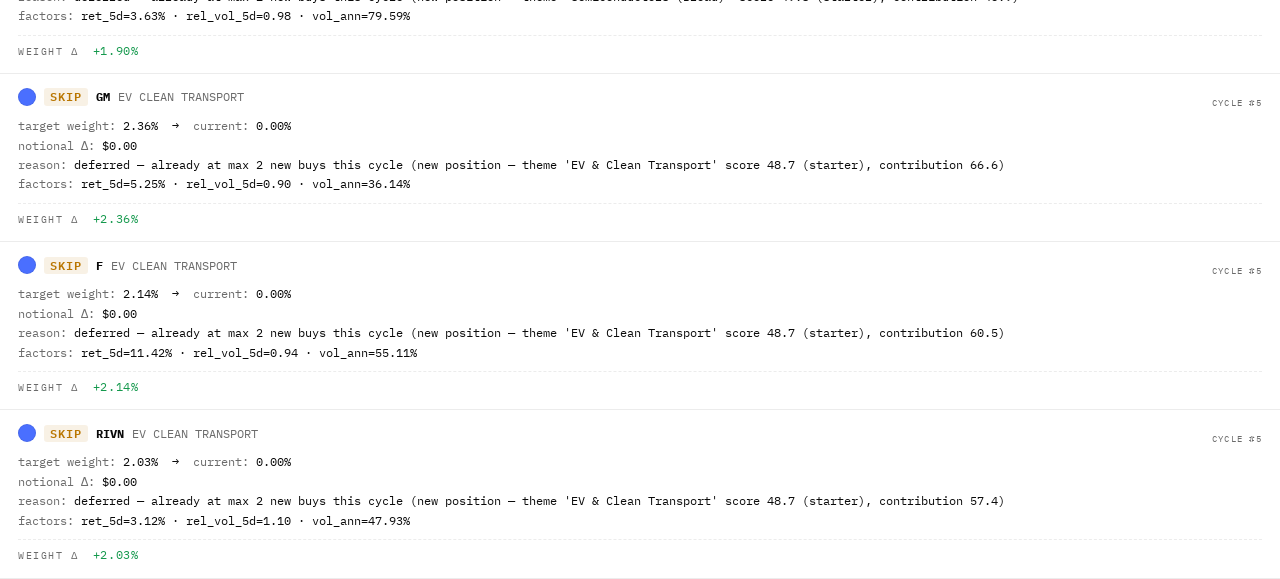
==== commit 0eed774b: "feat(dashboard): split into LIVE + THEMES views, range slider, brighter pulse Layout - Top nav trimm" ====
--- a/dashboard/index.html
+++ b/dashboard/index.html
@@ -16,11 +16,10 @@
     <span class="brand-word"><em>Momentum</em></span>
     <span class="brand-by">by trading-news-agent</span>
   </div>
-  <nav class="nav">
-    <a href="#chart" class="active">LIVE</a><span class="sep">│</span>
-    <a href="#chart">THEMES</a><span class="sep">│</span>
-    <a href="#feed">DECISIONS</a><span class="sep">│</span>
-    <a href="https://github.com/chewythechoochoo/Momentum#readme" target="_blank" rel="noopener">README.TXT</a>
+  <nav class="nav" id="nav">
+    <a href="#live"   data-view="live"   class="active">LIVE</a>
+    <span class="sep">│</span>
+    <a href="#themes" data-view="themes">THEMES</a>
   </nav>
   <div class="topbar-right">
     <a href="https://app.alpaca.markets/paper/dashboard/overview" target="_blank" rel="noopener">PAPER ACCOUNT ↗</a>
@@ -41,64 +40,80 @@
 
 <div class="highlight-band" id="highlight-band"></div>
 
-<section class="equity-pane" id="equity">
-  <div class="equity-header">
-    <h2>T O T A L   A C C O U N T   V A L U E <span class="muted" id="equity-meta"></span></h2>
-    <div class="toggle" id="equity-range">
-      <button class="active" data-range="all">ALL</button>
-      <button data-range="72h">72H</button>
-      <button data-range="24h">24H</button>
-    </div>
-  </div>
-  <div class="equity-chart" id="equity-chart"></div>
-</section>
+<main>
+  <!-- LIVE — equity chart hero + feed of decisions/positions/etc below it -->
+  <section class="view" id="view-live">
 
-<main>
-  <section class="chart-pane" id="chart">
-    <div class="chart-header">
-      <h2>THEME SCORES <span class="muted">— SORTED HIGH → LOW</span></h2>
-      <div class="toggle" id="mode-toggle">
-        <button class="active" data-mode="score">SCORE</button>
-        <button data-mode="weight">WEIGHT</button>
+    <section class="equity-pane" id="equity">
+      <div class="equity-header">
+        <h2>T O T A L   A C C O U N T   V A L U E <span class="muted" id="equity-meta"></span></h2>
       </div>
-    </div>
+      <div class="equity-chart" id="equity-chart"></div>
+      <div class="equity-slider" id="equity-slider">
+        <div class="slider-labels">
+          <span class="slider-from" id="slider-from">—</span>
+          <span class="slider-hint">drag to zoom · double-click to reset</span>
+          <span class="slider-to"   id="slider-to">—</span>
+        </div>
+        <div class="slider-track" id="slider-track">
+          <svg class="slider-spark" id="slider-spark" preserveAspectRatio="none"></svg>
+          <div class="slider-range" id="slider-range"></div>
+          <div class="slider-thumb" id="slider-left"  data-handle="left"  tabindex="0" aria-label="Start of range"></div>
+          <div class="slider-thumb" id="slider-right" data-handle="right" tabindex="0" aria-label="End of range"></div>
+        </div>
+      </div>
+    </section>
 
-    <div class="chart-grid" id="theme-chart">
-      <div class="grid-vertical">
-        <span></span><span></span><span></span><span></span>
+    <aside class="feed-pane" id="feed">
+      <div class="tabs" id="tabs">
+        <div class="tab active" data-tab="decisions">DECISIONS</div>
+        <div class="tab" data-tab="positions">POSITIONS</div>
+        <div class="tab" data-tab="executions">EXECUTIONS</div>
+        <div class="tab" data-tab="readme">README.TXT</div>
       </div>
-    </div>
+      <div class="feed-filter">
+        <span>FILTER:</span>
+        <select id="filter-action">
+          <option value="ALL">ALL ACTIONS</option>
+          <option value="BUY">BUY</option>
+          <option value="SELL">SELL</option>
+          <option value="REDUCE">REDUCE</option>
+          <option value="HOLD">HOLD</option>
+          <option value="SKIP">SKIP</option>
+        </select>
+        <span class="feed-count" id="feed-count"></span>
+      </div>
+      <div class="feed-body" id="feed-body"></div>
+    </aside>
 
-    <div class="x-axis">
-      <span>0</span><span>25</span><span>50</span><span>75</span><span>100</span>
-    </div>
-    <div class="x-axis-label" id="x-axis-label">THEME SCORE (0–100)</div>
-
-    <div class="watermark-l">Momentum</div>
-    <div class="watermark-r">github.com/chewythechoochoo/Momentum</div>
   </section>
 
-  <aside class="feed-pane" id="feed">
-    <div class="tabs" id="tabs">
-      <div class="tab active" data-tab="decisions">DECISIONS</div>
-      <div class="tab" data-tab="positions">POSITIONS</div>
-      <div class="tab" data-tab="executions">EXECUTIONS</div>
-      <div class="tab" data-tab="readme">README.TXT</div>
-    </div>
-    <div class="feed-filter">
-      <span>FILTER:</span>
-      <select id="filter-action">
-        <option value="ALL">ALL ACTIONS</option>
-        <option value="BUY">BUY</option>
-        <option value="SELL">SELL</option>
-        <option value="REDUCE">REDUCE</option>
-        <option value="HOLD">HOLD</option>
-        <option value="SKIP">SKIP</option>
-      </select>
-      <span class="feed-count" id="feed-count"></span>
-    </div>
-    <div class="feed-body" id="feed-body"></div>
-  </aside>
+  <!-- THEMES — full-width theme score bars -->
+  <section class="view hidden" id="view-themes">
+    <section class="chart-pane" id="chart">
+      <div class="chart-header">
+        <h2>THEME SCORES <span class="muted">— SORTED HIGH → LOW</span></h2>
+        <div class="toggle" id="mode-toggle">
+          <button class="active" data-mode="score">SCORE</button>
+          <button data-mode="weight">WEIGHT</button>
+        </div>
+      </div>
+
+      <div class="chart-grid" id="theme-chart">
+        <div class="grid-vertical">
+          <span></span><span></span><span></span><span></span>
+        </div>
+      </div>
+
+      <div class="x-axis">
+        <span>0</span><span>25</span><span>50</span><span>75</span><span>100</span>
+      </div>
+      <div class="x-axis-label" id="x-axis-label">THEME SCORE (0–100)</div>
+
+      <div class="watermark-l">Momentum</div>
+      <div class="watermark-r">github.com/chewythechoochoo/Momentum</div>
+    </section>
+  </section>
 </main>
 
 <script src="app.js"></script>
--- a/dashboard/styles.css
+++ b/dashboard/styles.css
@@ -9,6 +9,7 @@
   --red: #d23030;
   --green: #15994d;
   --amber: #b97600;
+  --accent: #7B5CFF;
   --serif: "Instrument Serif", "Times New Roman", Georgia, serif;
   --mono: "IBM Plex Mono", ui-monospace, "JetBrains Mono", Menlo, Consolas, monospace;
 }
@@ -183,22 +184,22 @@
 .ticker.neg .val { color: var(--red); }
 
 /* Live indicator on the most important number on screen — the EQUITY cell
-   gets a pulsing green dot and a gentle "breathing" opacity pulse so the
-   value reads as live telemetry rather than a static figure. */
+   gets a pulsing green dot AND the number itself flashes between ink and
+   green so it reads unmistakably as live telemetry. */
 .ticker.live .lbl::before {
   background: var(--green);
-  animation: live-dot 1.5s ease-in-out infinite;
+  animation: live-dot 1.4s ease-in-out infinite;
 }
 .ticker.live .val {
-  animation: equity-breathe 2.4s ease-in-out infinite;
+  animation: equity-flash 1.9s ease-in-out infinite;
 }
 @keyframes live-dot {
   0%, 100% { opacity: 1;   transform: scale(1);   }
-  50%      { opacity: 0.3; transform: scale(0.65); }
-}
-@keyframes equity-breathe {
-  0%, 100% { opacity: 1.0; }
-  50%      { opacity: 0.7; }
+  50%      { opacity: 0.25; transform: scale(0.5); }
+}
+@keyframes equity-flash {
+  0%, 100% { color: var(--ink);  text-shadow: 0 0 0 transparent; }
+  50%      { color: var(--green); text-shadow: 0 0 8px rgba(21,153,77,0.25); }
 }
 @media (prefers-reduced-motion: reduce) {
   .ticker.live .lbl::before,
@@ -273,18 +274,86 @@
   font-size: 16px; fill: #d8d8d8;
 }
 
-/* ---------- main split ---------- */
-main {
-  display: grid;
-  grid-template-columns: minmax(0, 1fr) 460px;
-  min-height: calc(100vh - 240px);
-}
-
-/* ---------- chart pane ---------- */
+/* ---------- equity range slider (two-handle brush) ---------- */
+.equity-slider {
+  margin-top: 14px;
+  user-select: none;
+}
+.slider-labels {
+  display: flex; justify-content: space-between; align-items: center;
+  font-family: var(--mono); font-size: 10px;
+  letter-spacing: 0.12em; color: var(--muted);
+  margin-bottom: 8px;
+}
+.slider-from, .slider-to { color: var(--ink); font-weight: 500; }
+.slider-hint { color: var(--faint); letter-spacing: 0.16em; font-size: 9px; }
+.slider-track {
+  position: relative;
+  height: 44px;
+  background: #fafafa;
+  border: 1px solid var(--hair);
+  border-radius: 2px;
+  cursor: crosshair;
+  touch-action: none;
+}
+.slider-spark {
+  position: absolute; inset: 0; width: 100%; height: 100%;
+  pointer-events: none;
+}
+.slider-spark path { fill: none; stroke: #cdc1ff; stroke-width: 1.2; }
+.slider-spark .spark-fill { fill: rgba(123,92,255,0.10); stroke: none; }
+.slider-range {
+  position: absolute; top: 0; bottom: 0;
+  background: rgba(123,92,255,0.16);
+  border-left:  1px solid var(--accent, #7B5CFF);
+  border-right: 1px solid var(--accent, #7B5CFF);
+  pointer-events: none;
+}
+.slider-thumb {
+  position: absolute; top: -3px;
+  width: 12px; height: calc(100% + 6px);
+  background: #ffffff;
+  border: 1.5px solid #0a0a0a;
+  border-radius: 2px;
+  transform: translateX(-50%);
+  cursor: ew-resize;
+  touch-action: none;
+  display: flex; align-items: center; justify-content: center;
+}
+.slider-thumb::before {
+  content: ""; width: 2px; height: 14px;
+  background: #0a0a0a; border-radius: 1px;
+}
+.slider-thumb:focus { outline: 2px solid var(--accent, #7B5CFF); outline-offset: 2px; }
+@media (prefers-reduced-motion: reduce) {
+  .slider-thumb { transition: none; }
+}
+
+/* ---------- feed pane (now full-width below the chart on LIVE) ---------- */
+.feed-pane {
+  display: block;
+  border-top: 1px solid var(--rule);
+}
+.tabs {
+  display: grid; grid-template-columns: repeat(4, 1fr);
+  border-bottom: 1px solid var(--rule);
+}
+.feed-body { max-height: none; }
+.feed-card { padding: 14px 28px; }
+.feed-filter { padding: 10px 28px; }
+@media (max-width: 720px) {
+  .feed-card, .feed-filter { padding-left: 16px; padding-right: 16px; }
+}
+
+/* ---------- view switching ---------- */
+main { display: block; min-height: calc(100vh - 240px); }
+.view { display: block; }
+.view.hidden { display: none; }
+
+/* ---------- chart pane (themes) ---------- */
 .chart-pane {
   position: relative;
   padding: 22px 28px 60px;
-  border-right: 1px solid var(--rule);
 }
 .chart-header {
   display: flex; justify-content: space-between; align-items: center;
@@ -390,12 +459,7 @@
   font-size: 9px; color: var(--faint); letter-spacing: 0.12em;
 }
 
-/* ---------- feed pane ---------- */
-.feed-pane { display: flex; flex-direction: column; min-height: 0; }
-.tabs {
-  display: grid; grid-template-columns: repeat(4, 1fr);
-  border-bottom: 1px solid var(--rule);
-}
+/* ---------- feed pane (legacy tab styles preserved) ---------- */
 .tab {
   padding: 14px 8px;
   font-size: 10px; letter-spacing: 0.18em;
@@ -477,10 +541,6 @@
 .readme-card .prompt { color: var(--green); }
 
 /* ---------- responsive ---------- */
-@media (max-width: 1100px) {
-  main { grid-template-columns: 1fr; }
-  .chart-pane { border-right: 0; border-bottom: 1px solid var(--rule); padding-bottom: 80px; }
-}
 @media (max-width: 720px) {
   .topbar { grid-template-columns: 1fr; gap: 10px; padding: 12px 16px; }
   .nav { justify-content: flex-start; flex-wrap: wrap; gap: 10px; }
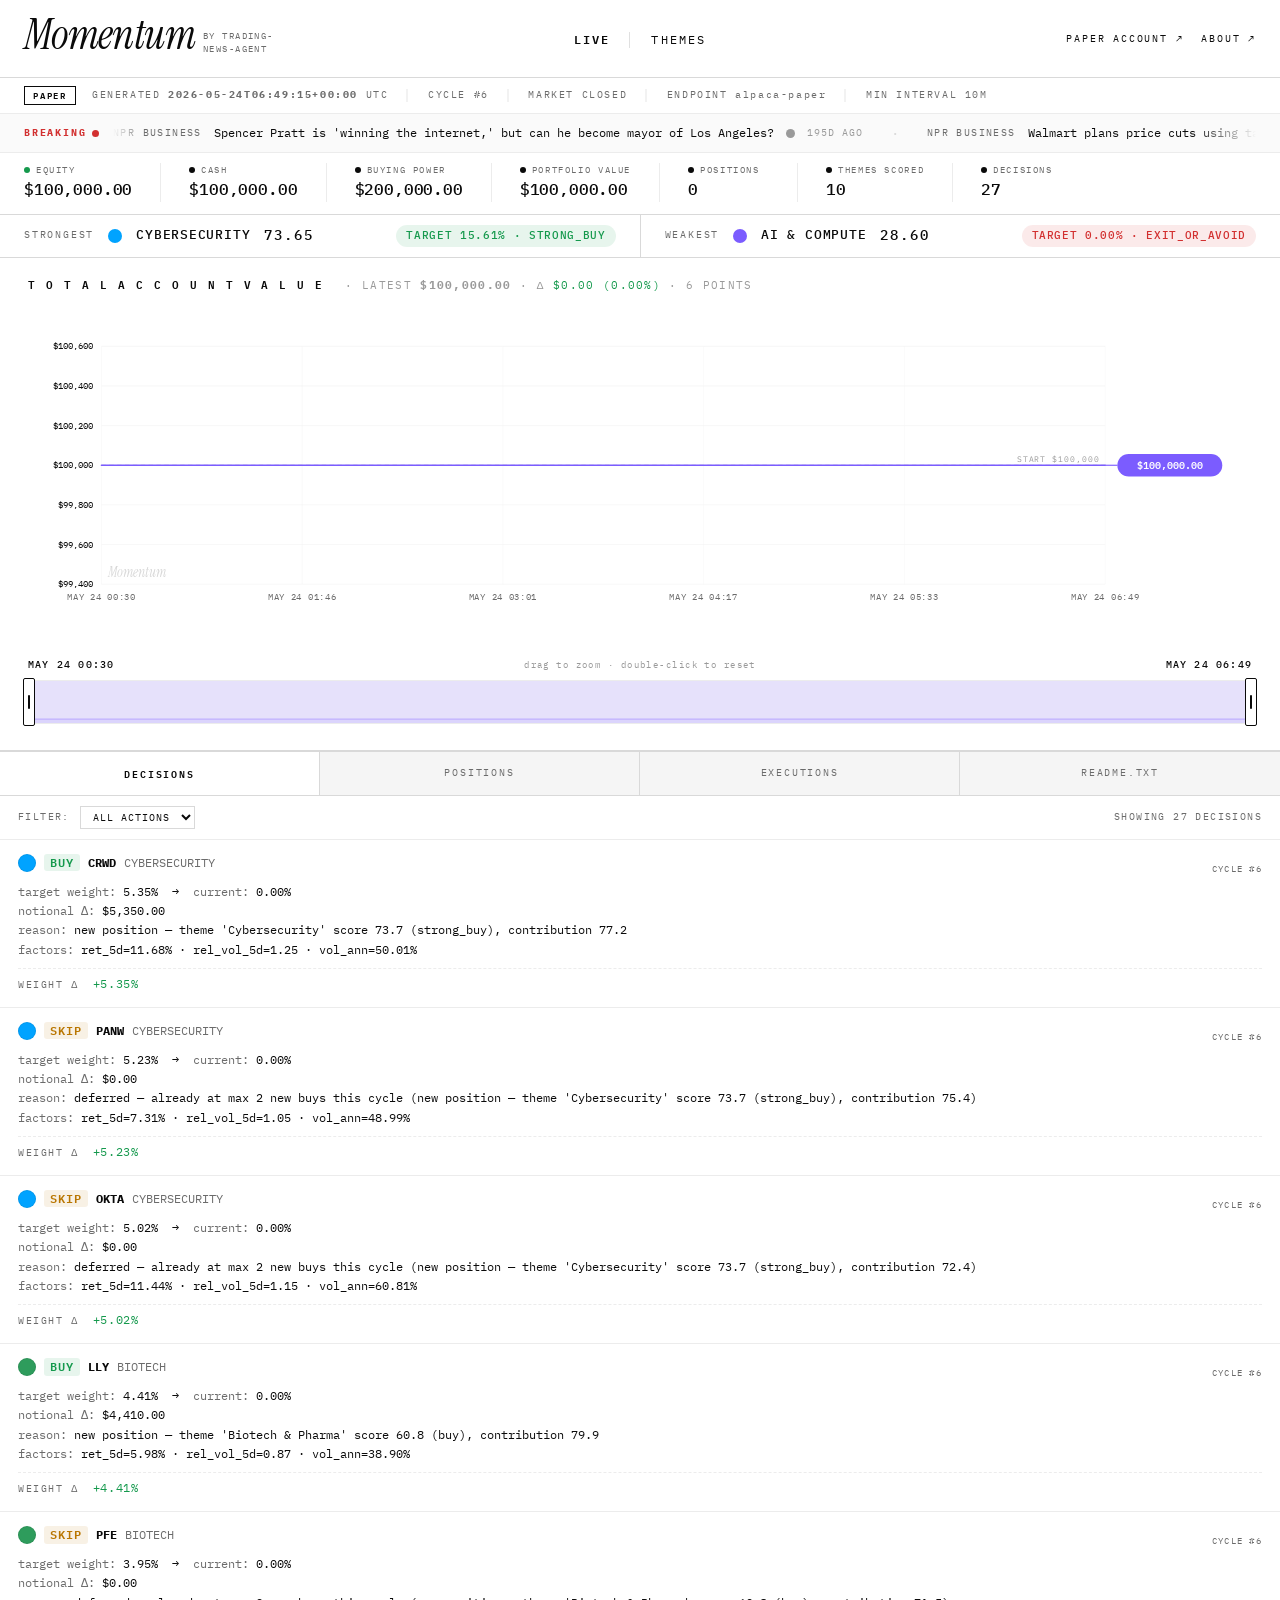
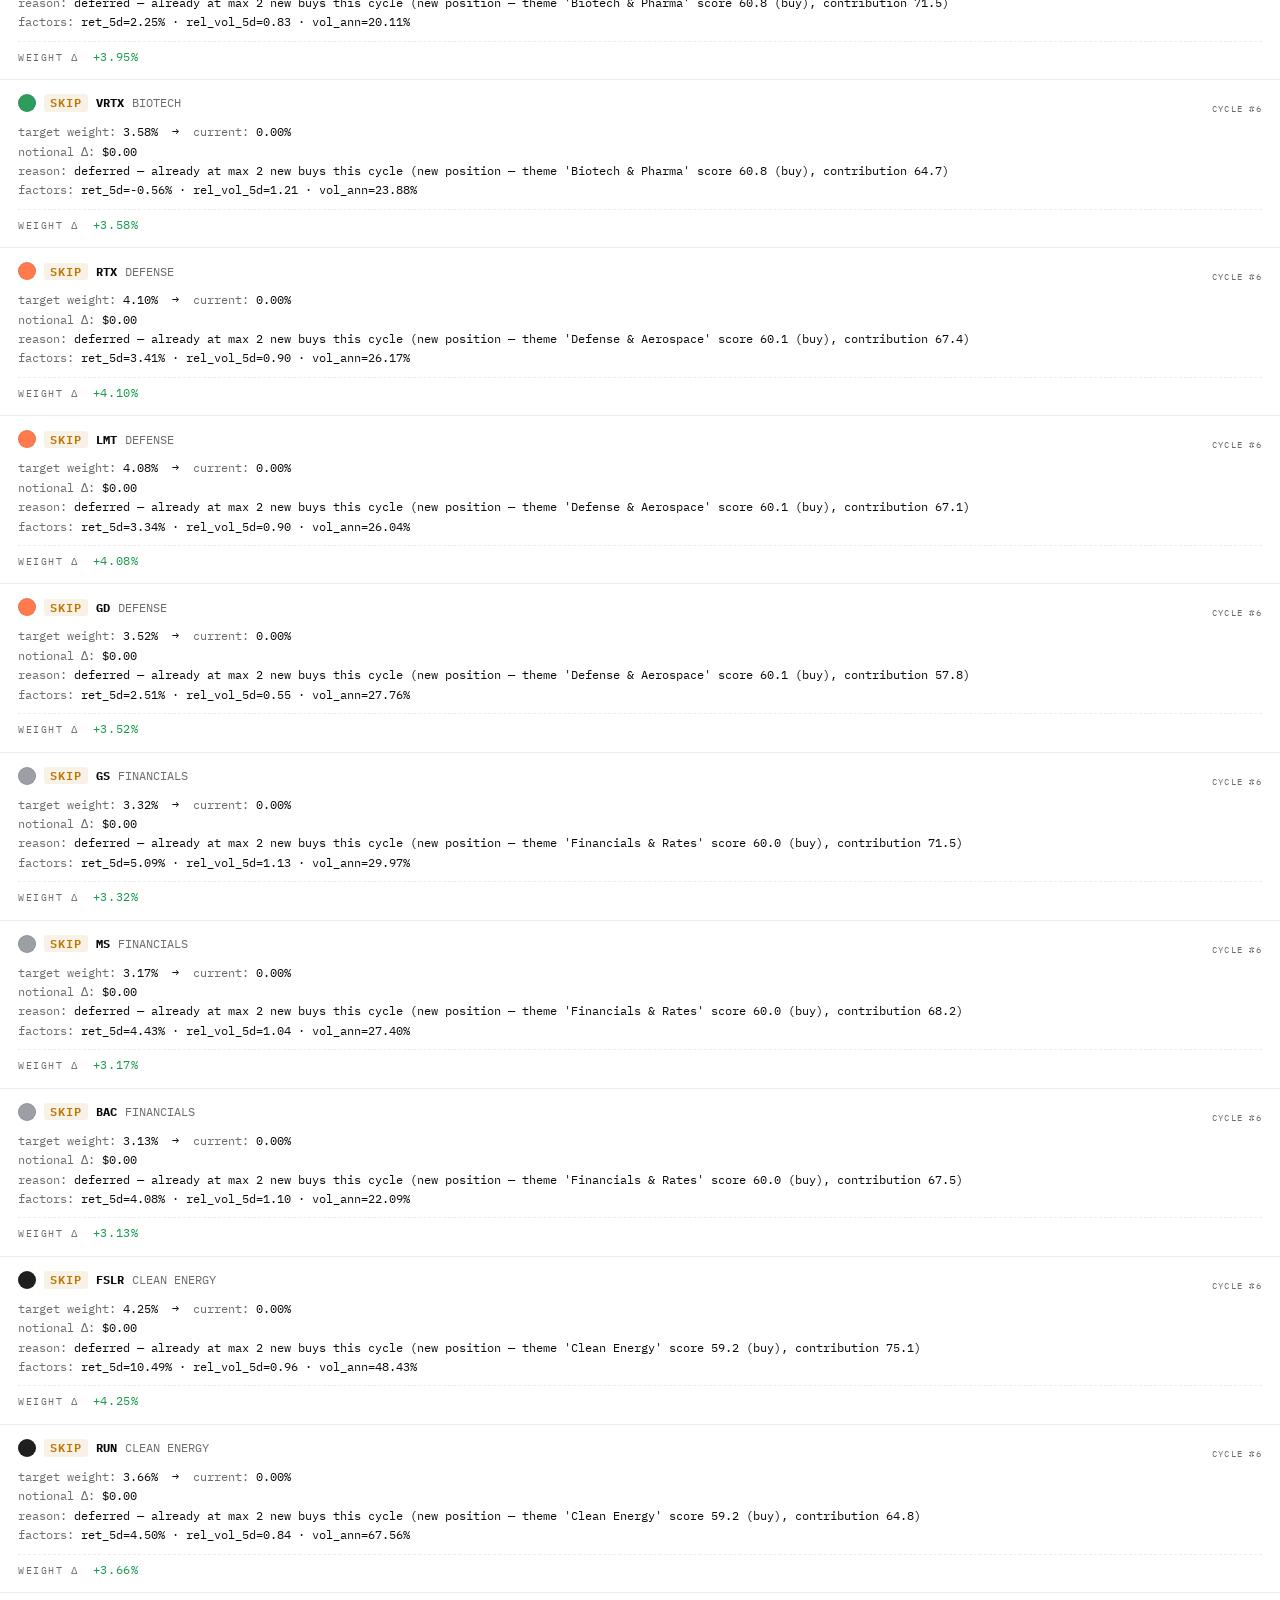
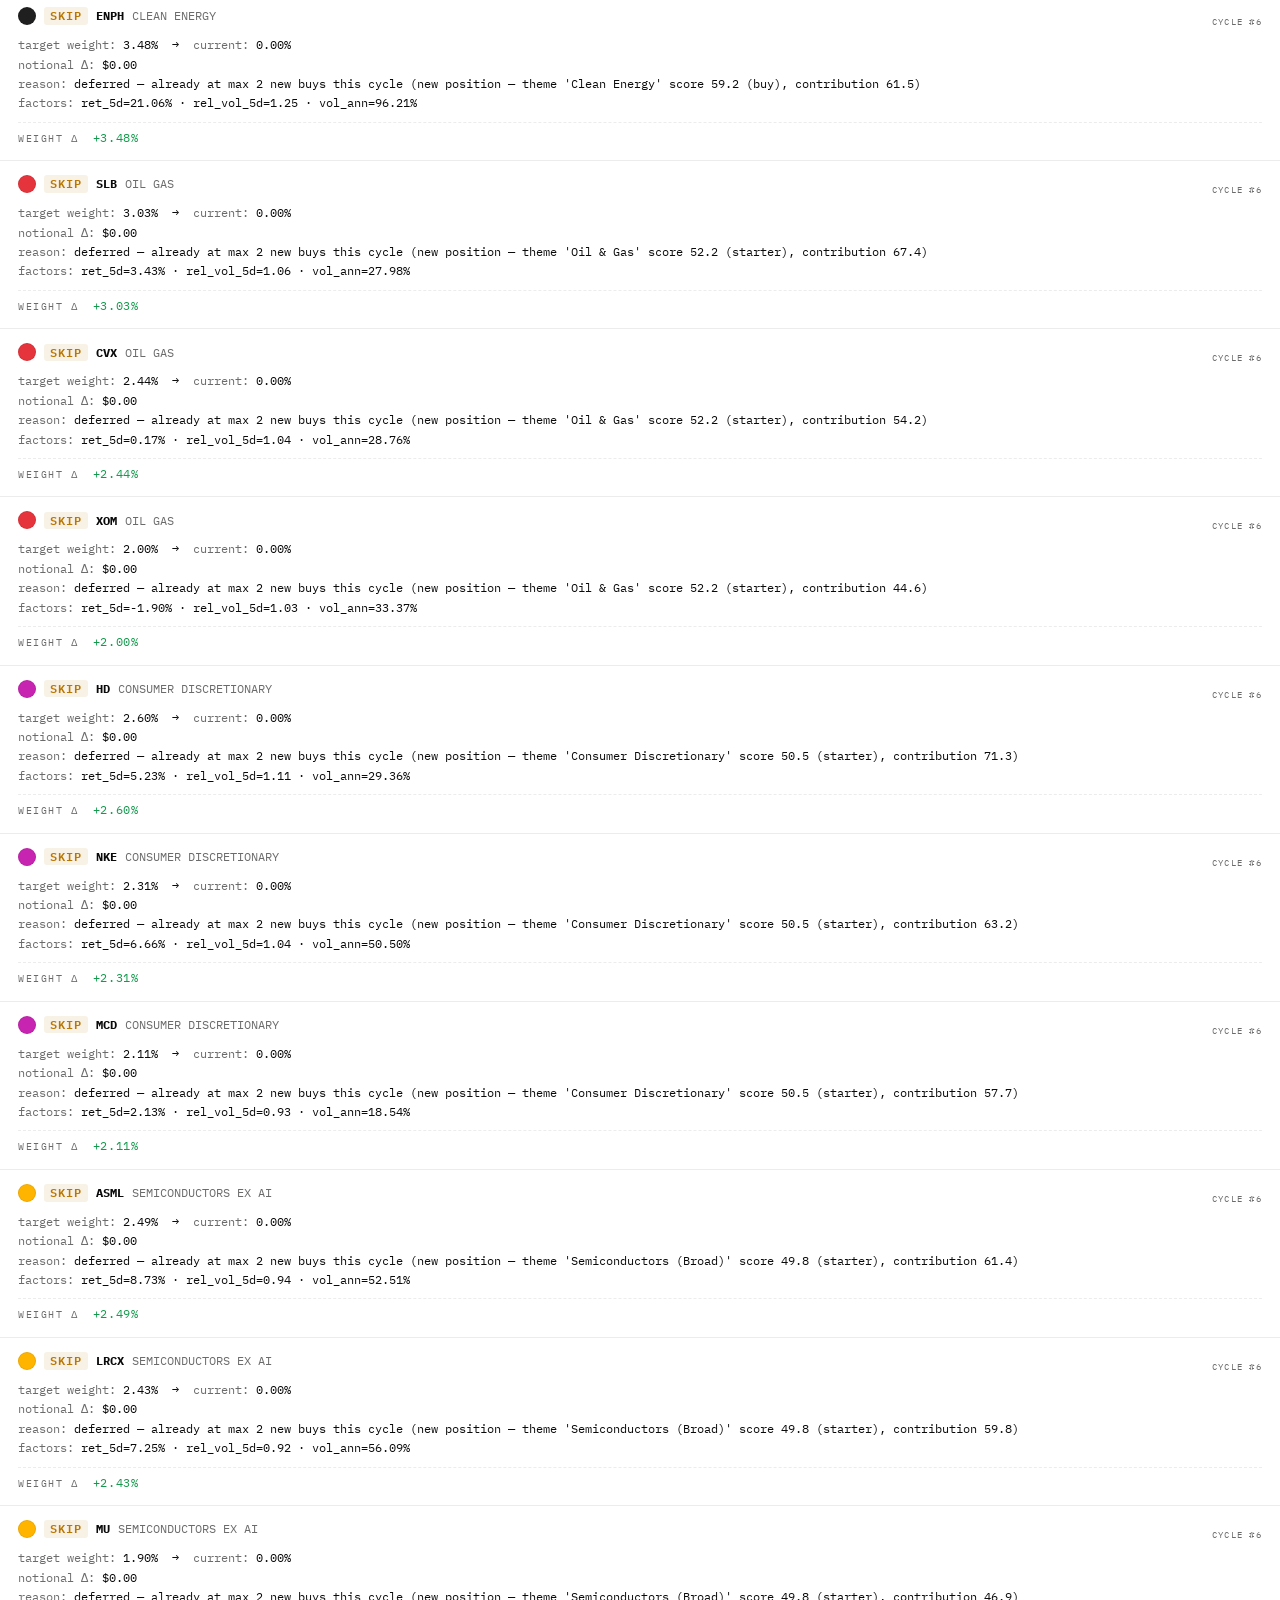
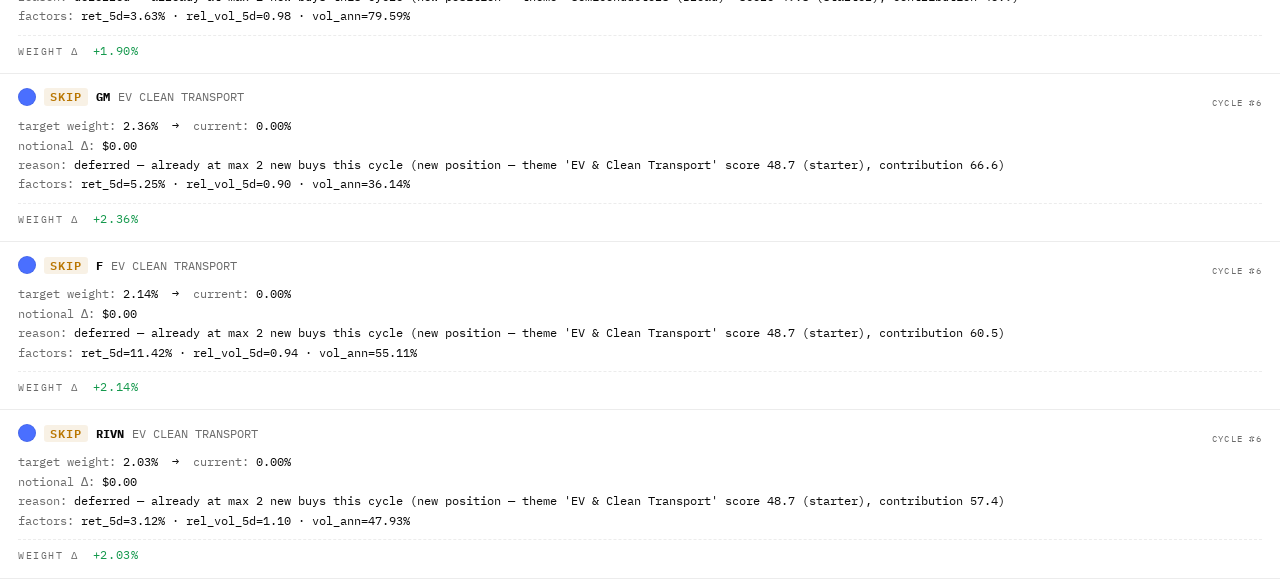
==== commit 9a75d092: "feat(dashboard): theme scores moved to a real separate page dashboard/themes.html is now a standalon" ====
--- a/dashboard/index.html
+++ b/dashboard/index.html
@@ -9,7 +9,7 @@
   <link rel="stylesheet" href="https://fonts.googleapis.com/css2?family=Instrument+Serif:ital@0;1&family=IBM+Plex+Mono:wght@300;400;500;600&display=swap">
   <link rel="stylesheet" href="styles.css">
 </head>
-<body>
+<body data-page="live">
 
 <header class="topbar">
   <div class="brand">
@@ -17,9 +17,9 @@
     <span class="brand-by">by trading-news-agent</span>
   </div>
   <nav class="nav" id="nav">
-    <a href="#live"   data-view="live"   class="active">LIVE</a>
+    <a href="./"          class="active">LIVE</a>
     <span class="sep">│</span>
-    <a href="#themes" data-view="themes">THEMES</a>
+    <a href="themes.html">THEMES</a>
   </nav>
   <div class="topbar-right">
     <a href="https://app.alpaca.markets/paper/dashboard/overview" target="_blank" rel="noopener">PAPER ACCOUNT ↗</a>
@@ -41,79 +41,47 @@
 <div class="highlight-band" id="highlight-band"></div>
 
 <main>
-  <!-- LIVE — equity chart hero + feed of decisions/positions/etc below it -->
-  <section class="view" id="view-live">
-
-    <section class="equity-pane" id="equity">
-      <div class="equity-header">
-        <h2>T O T A L   A C C O U N T   V A L U E <span class="muted" id="equity-meta"></span></h2>
+  <section class="equity-pane" id="equity">
+    <div class="equity-header">
+      <h2>T O T A L   A C C O U N T   V A L U E <span class="muted" id="equity-meta"></span></h2>
+    </div>
+    <div class="equity-chart" id="equity-chart"></div>
+    <div class="equity-slider" id="equity-slider">
+      <div class="slider-labels">
+        <span class="slider-from" id="slider-from">—</span>
+        <span class="slider-hint">drag to zoom · double-click to reset</span>
+        <span class="slider-to"   id="slider-to">—</span>
       </div>
-      <div class="equity-chart" id="equity-chart"></div>
-      <div class="equity-slider" id="equity-slider">
-        <div class="slider-labels">
-          <span class="slider-from" id="slider-from">—</span>
-          <span class="slider-hint">drag to zoom · double-click to reset</span>
-          <span class="slider-to"   id="slider-to">—</span>
-        </div>
-        <div class="slider-track" id="slider-track">
-          <svg class="slider-spark" id="slider-spark" preserveAspectRatio="none"></svg>
-          <div class="slider-range" id="slider-range"></div>
-          <div class="slider-thumb" id="slider-left"  data-handle="left"  tabindex="0" aria-label="Start of range"></div>
-          <div class="slider-thumb" id="slider-right" data-handle="right" tabindex="0" aria-label="End of range"></div>
-        </div>
+      <div class="slider-track" id="slider-track">
+        <svg class="slider-spark" id="slider-spark" preserveAspectRatio="none"></svg>
+        <div class="slider-range" id="slider-range"></div>
+        <div class="slider-thumb" id="slider-left"  data-handle="left"  tabindex="0" aria-label="Start of range"></div>
+        <div class="slider-thumb" id="slider-right" data-handle="right" tabindex="0" aria-label="End of range"></div>
       </div>
-    </section>
-
-    <aside class="feed-pane" id="feed">
-      <div class="tabs" id="tabs">
-        <div class="tab active" data-tab="decisions">DECISIONS</div>
-        <div class="tab" data-tab="positions">POSITIONS</div>
-        <div class="tab" data-tab="executions">EXECUTIONS</div>
-        <div class="tab" data-tab="readme">README.TXT</div>
-      </div>
-      <div class="feed-filter">
-        <span>FILTER:</span>
-        <select id="filter-action">
-          <option value="ALL">ALL ACTIONS</option>
-          <option value="BUY">BUY</option>
-          <option value="SELL">SELL</option>
-          <option value="REDUCE">REDUCE</option>
-          <option value="HOLD">HOLD</option>
-          <option value="SKIP">SKIP</option>
-        </select>
-        <span class="feed-count" id="feed-count"></span>
-      </div>
-      <div class="feed-body" id="feed-body"></div>
-    </aside>
-
+    </div>
   </section>
 
-  <!-- THEMES — full-width theme score bars -->
-  <section class="view hidden" id="view-themes">
-    <section class="chart-pane" id="chart">
-      <div class="chart-header">
-        <h2>THEME SCORES <span class="muted">— SORTED HIGH → LOW</span></h2>
-        <div class="toggle" id="mode-toggle">
-          <button class="active" data-mode="score">SCORE</button>
-          <button data-mode="weight">WEIGHT</button>
-        </div>
-      </div>
-
-      <div class="chart-grid" id="theme-chart">
-        <div class="grid-vertical">
-          <span></span><span></span><span></span><span></span>
-        </div>
-      </div>
-
-      <div class="x-axis">
-        <span>0</span><span>25</span><span>50</span><span>75</span><span>100</span>
-      </div>
-      <div class="x-axis-label" id="x-axis-label">THEME SCORE (0–100)</div>
-
-      <div class="watermark-l">Momentum</div>
-      <div class="watermark-r">github.com/chewythechoochoo/Momentum</div>
-    </section>
-  </section>
+  <aside class="feed-pane" id="feed">
+    <div class="tabs" id="tabs">
+      <div class="tab active" data-tab="decisions">DECISIONS</div>
+      <div class="tab" data-tab="positions">POSITIONS</div>
+      <div class="tab" data-tab="executions">EXECUTIONS</div>
+      <div class="tab" data-tab="readme">README.TXT</div>
+    </div>
+    <div class="feed-filter">
+      <span>FILTER:</span>
+      <select id="filter-action">
+        <option value="ALL">ALL ACTIONS</option>
+        <option value="BUY">BUY</option>
+        <option value="SELL">SELL</option>
+        <option value="REDUCE">REDUCE</option>
+        <option value="HOLD">HOLD</option>
+        <option value="SKIP">SKIP</option>
+      </select>
+      <span class="feed-count" id="feed-count"></span>
+    </div>
+    <div class="feed-body" id="feed-body"></div>
+  </aside>
 </main>
 
 <script src="app.js"></script>
--- a/dashboard/styles.css
+++ b/dashboard/styles.css
@@ -345,12 +345,9 @@
   .feed-card, .feed-filter { padding-left: 16px; padding-right: 16px; }
 }
 
-/* ---------- view switching ---------- */
 main { display: block; min-height: calc(100vh - 240px); }
-.view { display: block; }
-.view.hidden { display: none; }
-
-/* ---------- chart pane (themes) ---------- */
+
+/* ---------- chart pane (themes page) ---------- */
 .chart-pane {
   position: relative;
   padding: 22px 28px 60px;
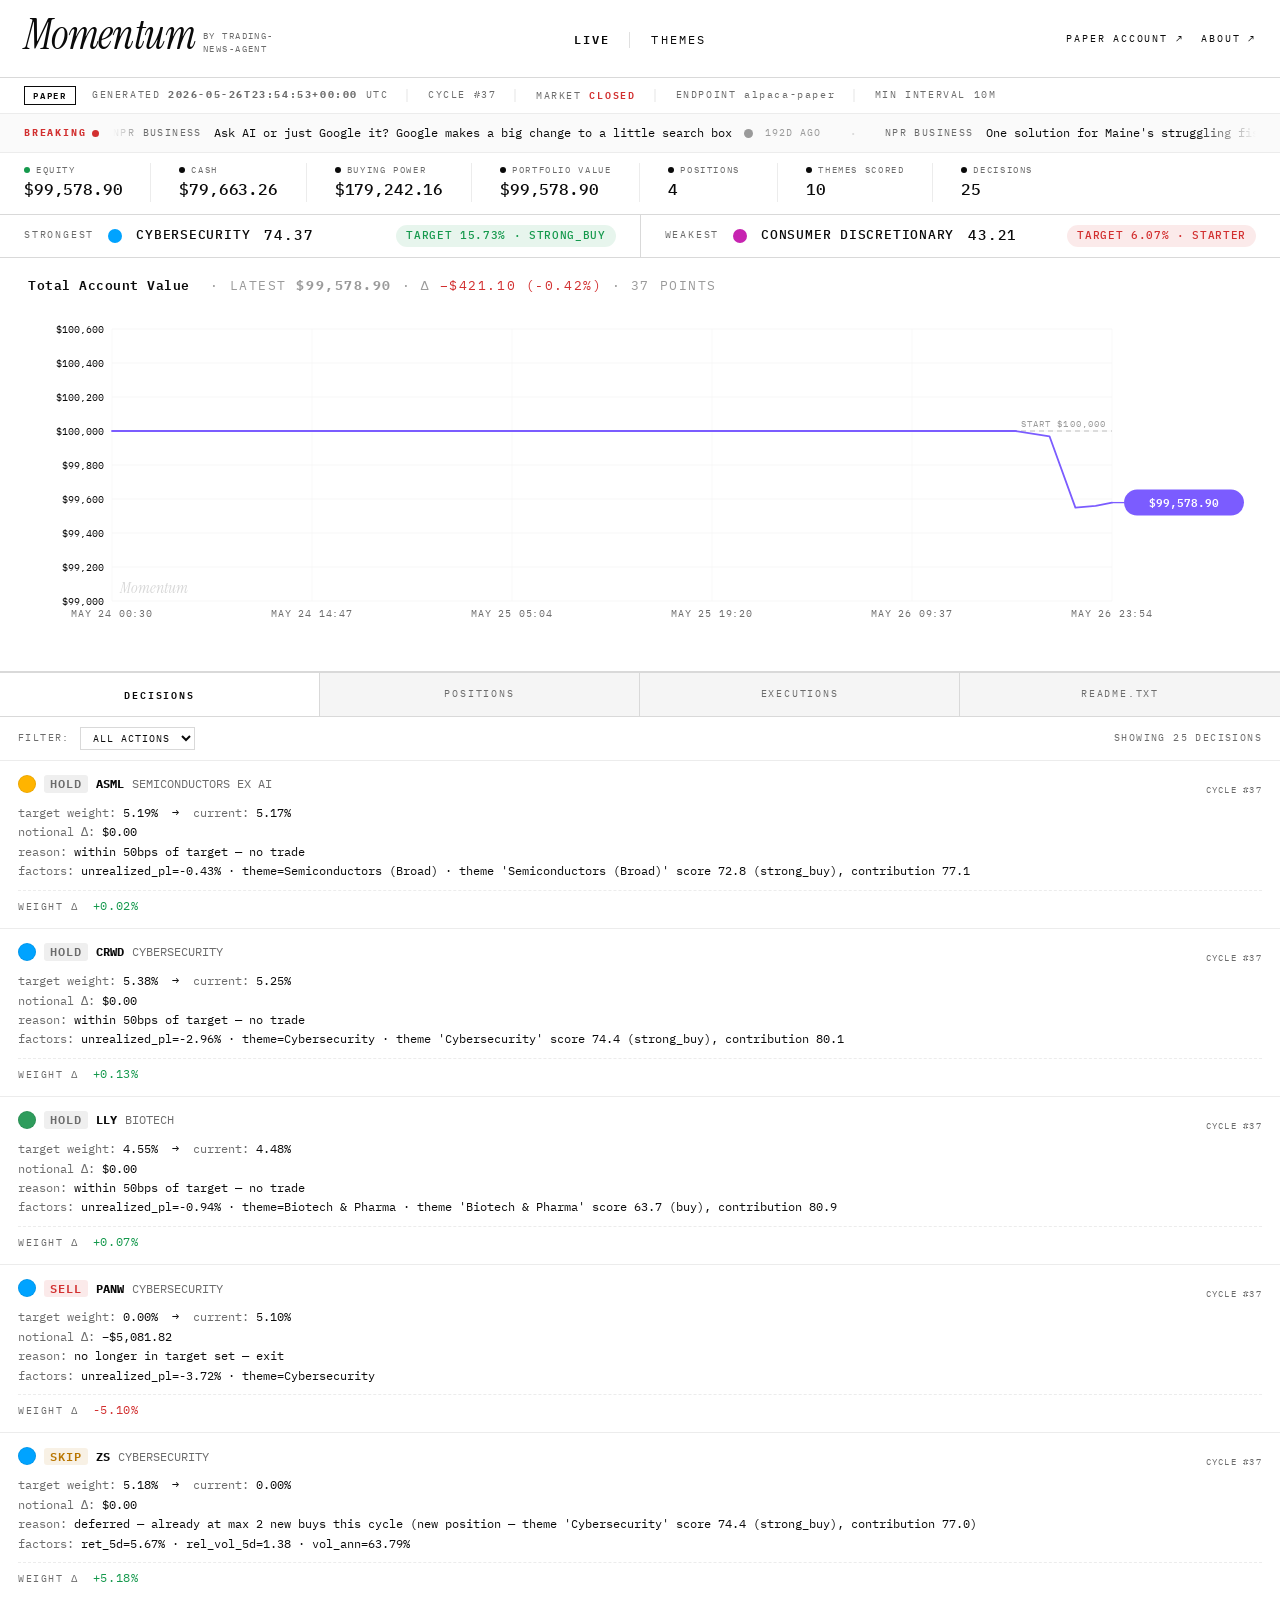
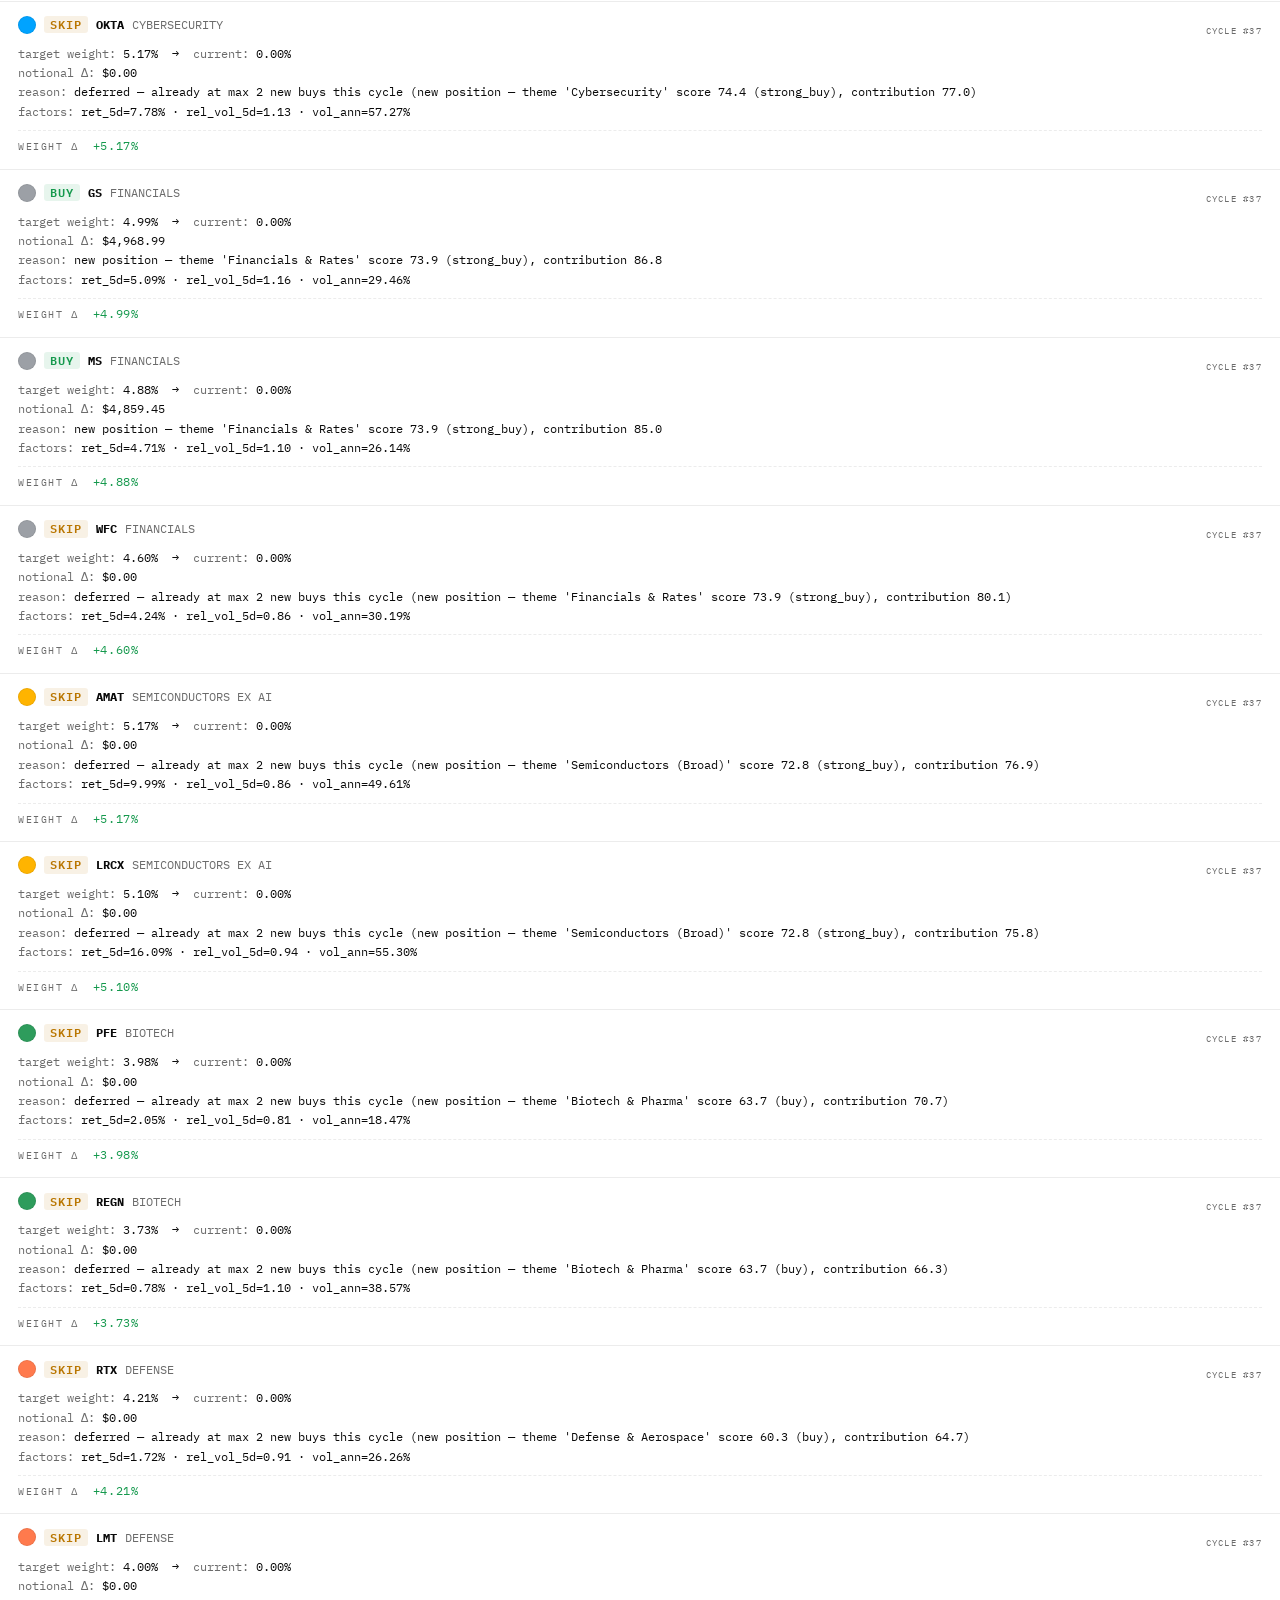
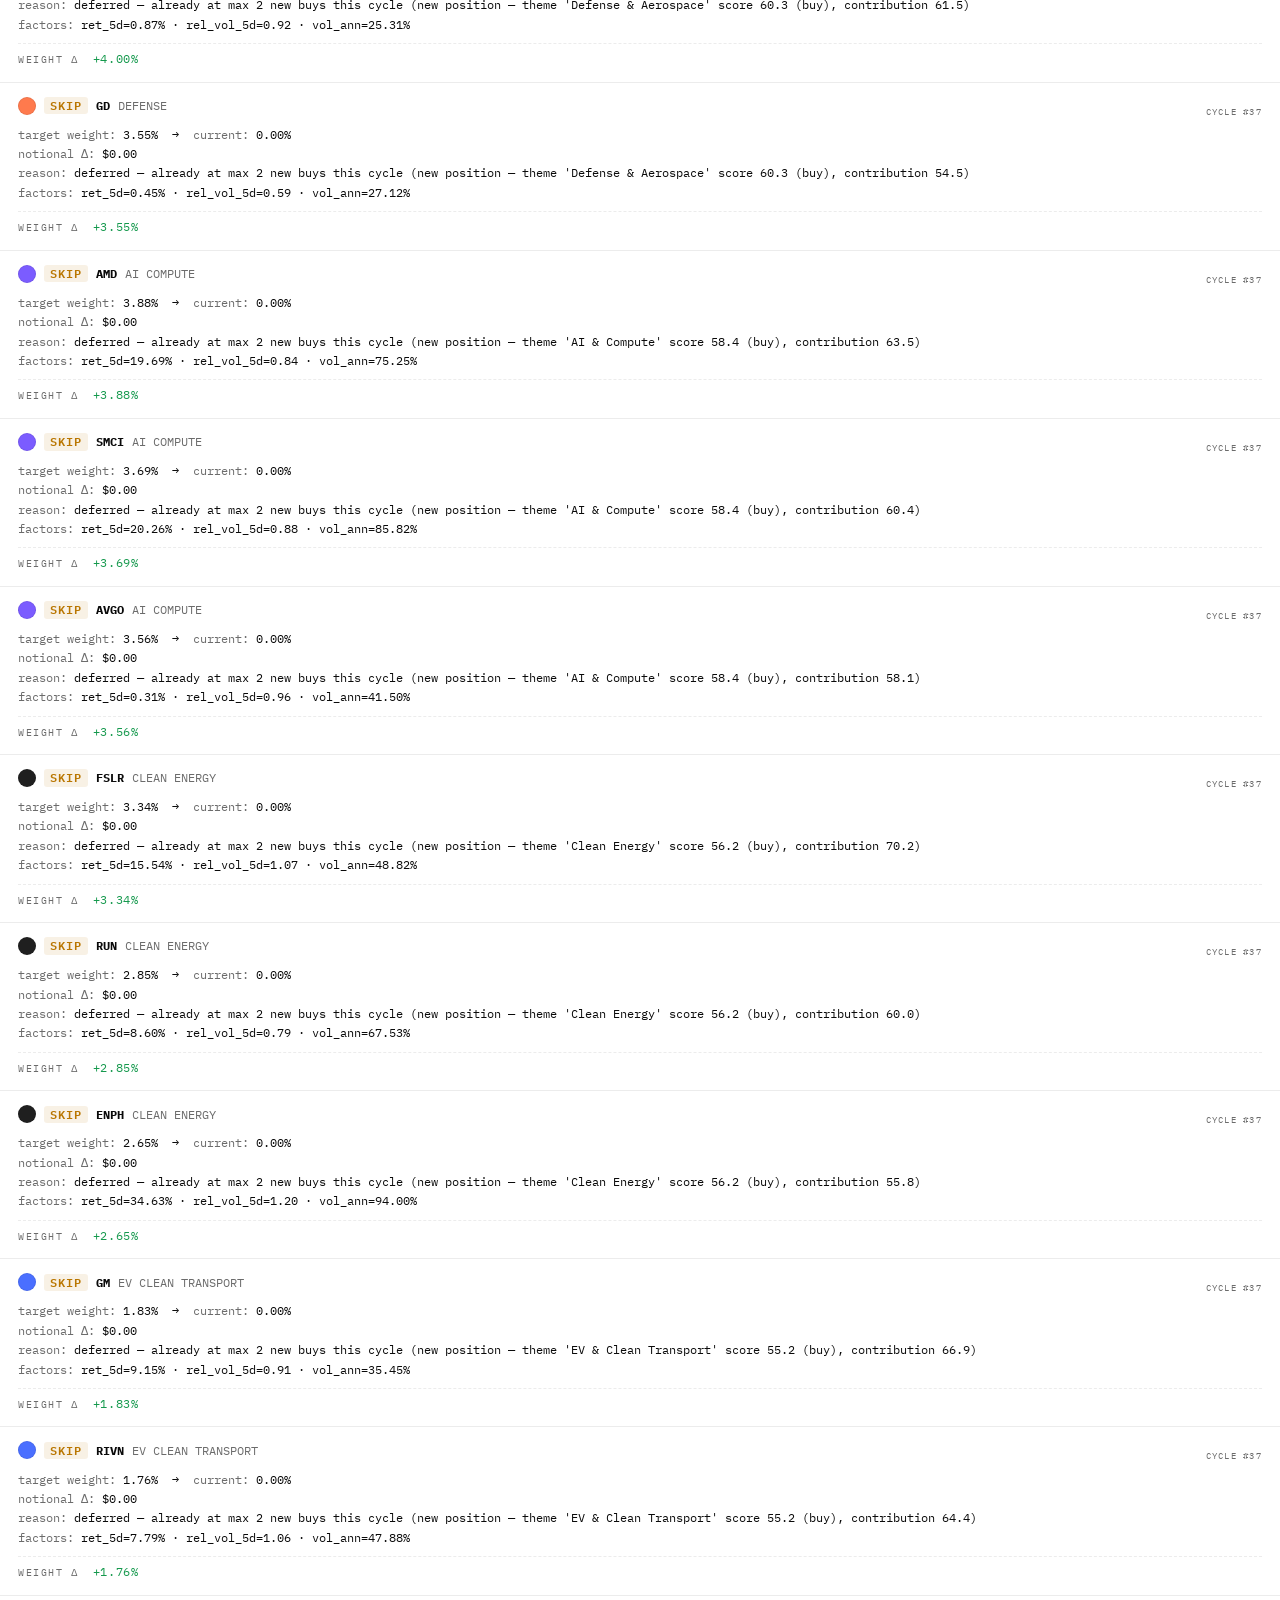
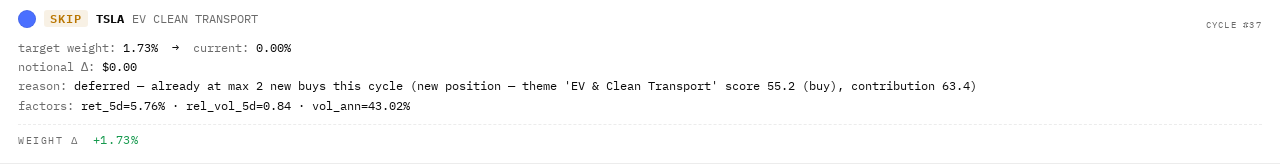
==== commit 113c6b87: "feat: hover crosshair, mobile responsive, narrated decisions, blinking pill Chart UX - Replaced the " ====
--- a/dashboard/index.html
+++ b/dashboard/index.html
@@ -43,22 +43,9 @@
 <main>
   <section class="equity-pane" id="equity">
     <div class="equity-header">
-      <h2>T O T A L   A C C O U N T   V A L U E <span class="muted" id="equity-meta"></span></h2>
+      <h2>Total Account Value <span class="muted" id="equity-meta"></span></h2>
     </div>
     <div class="equity-chart" id="equity-chart"></div>
-    <div class="equity-slider" id="equity-slider">
-      <div class="slider-labels">
-        <span class="slider-from" id="slider-from">—</span>
-        <span class="slider-hint">drag to zoom · double-click to reset</span>
-        <span class="slider-to"   id="slider-to">—</span>
-      </div>
-      <div class="slider-track" id="slider-track">
-        <svg class="slider-spark" id="slider-spark" preserveAspectRatio="none"></svg>
-        <div class="slider-range" id="slider-range"></div>
-        <div class="slider-thumb" id="slider-left"  data-handle="left"  tabindex="0" aria-label="Start of range"></div>
-        <div class="slider-thumb" id="slider-right" data-handle="right" tabindex="0" aria-label="End of range"></div>
-      </div>
-    </div>
   </section>
 
   <aside class="feed-pane" id="feed">
--- a/dashboard/styles.css
+++ b/dashboard/styles.css
@@ -69,6 +69,11 @@
   display: inline-block; padding: 2px 8px; border: 1px solid var(--ink);
   color: var(--ink); letter-spacing: 0.2em; font-weight: 600; font-size: 9px;
 }
+.meta-strip .market-state {
+  font-weight: 600; letter-spacing: 0.18em;
+}
+.meta-strip .market-state.open  { color: var(--green); }
+.meta-strip .market-state.closed{ color: var(--red);   }
 
 /* ---------- breaking news strip ---------- */
 .news-strip {
@@ -274,59 +279,36 @@
   font-size: 16px; fill: #d8d8d8;
 }
 
-/* ---------- equity range slider (two-handle brush) ---------- */
-.equity-slider {
-  margin-top: 14px;
-  user-select: none;
-}
-.slider-labels {
-  display: flex; justify-content: space-between; align-items: center;
-  font-family: var(--mono); font-size: 10px;
-  letter-spacing: 0.12em; color: var(--muted);
-  margin-bottom: 8px;
-}
-.slider-from, .slider-to { color: var(--ink); font-weight: 500; }
-.slider-hint { color: var(--faint); letter-spacing: 0.16em; font-size: 9px; }
-.slider-track {
-  position: relative;
-  height: 44px;
-  background: #fafafa;
-  border: 1px solid var(--hair);
-  border-radius: 2px;
-  cursor: crosshair;
-  touch-action: none;
-}
-.slider-spark {
-  position: absolute; inset: 0; width: 100%; height: 100%;
-  pointer-events: none;
-}
-.slider-spark path { fill: none; stroke: #cdc1ff; stroke-width: 1.2; }
-.slider-spark .spark-fill { fill: rgba(123,92,255,0.10); stroke: none; }
-.slider-range {
-  position: absolute; top: 0; bottom: 0;
-  background: rgba(123,92,255,0.16);
-  border-left:  1px solid var(--accent, #7B5CFF);
-  border-right: 1px solid var(--accent, #7B5CFF);
-  pointer-events: none;
-}
-.slider-thumb {
-  position: absolute; top: -3px;
-  width: 12px; height: calc(100% + 6px);
-  background: #ffffff;
-  border: 1.5px solid #0a0a0a;
-  border-radius: 2px;
-  transform: translateX(-50%);
-  cursor: ew-resize;
-  touch-action: none;
-  display: flex; align-items: center; justify-content: center;
-}
-.slider-thumb::before {
-  content: ""; width: 2px; height: 14px;
-  background: #0a0a0a; border-radius: 1px;
-}
-.slider-thumb:focus { outline: 2px solid var(--accent, #7B5CFF); outline-offset: 2px; }
+/* ---------- equity hover crosshair (replaces the old slider) ---------- */
+.equity-chart { cursor: crosshair; touch-action: none; }
+.eq-hover-line { stroke: #888; stroke-width: 0.7; stroke-dasharray: 3 3; }
+.eq-hover-dot  { fill: var(--accent); stroke: #fff; stroke-width: 2; }
+.eq-hover-label {
+  font-family: var(--mono); font-size: 10px; fill: #fff;
+  font-weight: 500;
+}
+.eq-hover-label-bg { fill: #0a0a0a; }
+
+/* End-of-line pill: same gentle blink as the EQUITY ticker so the
+   chart's "current value" reads as live too. */
+.eq-pill, .eq-pill-text, .eq-pill-connector {
+  animation: pill-pulse 1.9s ease-in-out infinite;
+  transform-origin: center;
+}
+@keyframes pill-pulse {
+  0%, 100% { opacity: 1.0; }
+  50%      { opacity: 0.55; }
+}
 @media (prefers-reduced-motion: reduce) {
-  .slider-thumb { transition: none; }
+  .eq-pill, .eq-pill-text, .eq-pill-connector { animation: none; }
+}
+
+/* Equity-pane header title is now sentence-cased rather than space-tracked. */
+.equity-header h2 {
+  letter-spacing: 0.04em;
+  text-transform: none;
+  font-size: 13px;
+  font-weight: 600;
 }
 
 /* ---------- feed pane (now full-width below the chart on LIVE) ---------- */
@@ -538,15 +520,48 @@
 .readme-card .prompt { color: var(--green); }
 
 /* ---------- responsive ---------- */
+@media (max-width: 900px) {
+  .highlight-band { grid-template-columns: 1fr; }
+  .equity-pane    { padding-left: 16px; padding-right: 16px; }
+  .equity-chart   { height: 280px; }
+  .ticker-row     { gap: 16px; padding-left: 16px; padding-right: 16px; }
+  .ticker         { padding-right: 16px; min-width: 90px; }
+  .ticker .val    { font-size: 14px; }
+}
 @media (max-width: 720px) {
-  .topbar { grid-template-columns: 1fr; gap: 10px; padding: 12px 16px; }
+  .topbar { grid-template-columns: 1fr; gap: 8px; padding: 12px 16px; }
   .nav { justify-content: flex-start; flex-wrap: wrap; gap: 10px; }
   .topbar-right { justify-content: flex-start; }
-  .brand-word { font-size: 34px; }
-  .meta-strip, .ticker-row, .highlight, .chart-pane, .feed-card, .feed-filter, .tabs { padding-left: 16px; padding-right: 16px; }
-  .chart-grid { padding-left: 110px; }
-  .grid-vertical { left: 110px; }
-  .row-label { left: -100px; width: 95px; font-size: 10px; }
-  .row-pill { right: -85px; min-width: 70px; }
-  .x-axis { padding-left: 110px; padding-right: 100px; }
-}
+  .brand-word { font-size: 30px; }
+  .brand-by   { top: -6px; }
+  .meta-strip, .news-strip, .ticker-row, .highlight, .chart-pane,
+  .feed-card, .feed-filter, .tabs {
+    padding-left: 14px; padding-right: 14px;
+  }
+  .meta-strip { gap: 10px; font-size: 9px; }
+  .equity-pane    { padding: 14px; }
+  .equity-chart   { height: 240px; }
+  .equity-header h2 { font-size: 12px; }
+
+  /* Theme bars on the THEMES page need much tighter padding */
+  .chart-pane { padding: 16px 14px 60px; }
+  .chart-grid { padding: 6px 70px 16px 96px; }
+  .grid-vertical { left: 96px; right: 70px; }
+  .row-label  { left: -90px; width: 84px; font-size: 9.5px; }
+  .row-pill   { right: -64px; min-width: 56px; font-size: 10px; padding: 3px 8px; }
+  .row-components { font-size: 9px; gap: 8px; }
+  .x-axis     { padding: 10px 70px 0 96px; font-size: 9px; }
+
+  /* Tabs stay full-width but shrink padding */
+  .tab { padding: 12px 4px; font-size: 9px; letter-spacing: 0.12em; }
+
+  /* Feed cards: 2 cards per row collapse to single column visual */
+  .feed-card .head { flex-direction: column; gap: 4px; align-items: flex-start; }
+  .feed-card .head time { font-size: 8px; }
+}
+@media (max-width: 480px) {
+  .brand-word { font-size: 26px; }
+  .brand-by   { display: block; top: 0; margin-left: 0; }
+  .equity-header h2 { font-size: 11px; }
+  .equity-header h2 .muted { display: block; margin-left: 0; margin-top: 2px; }
+}
